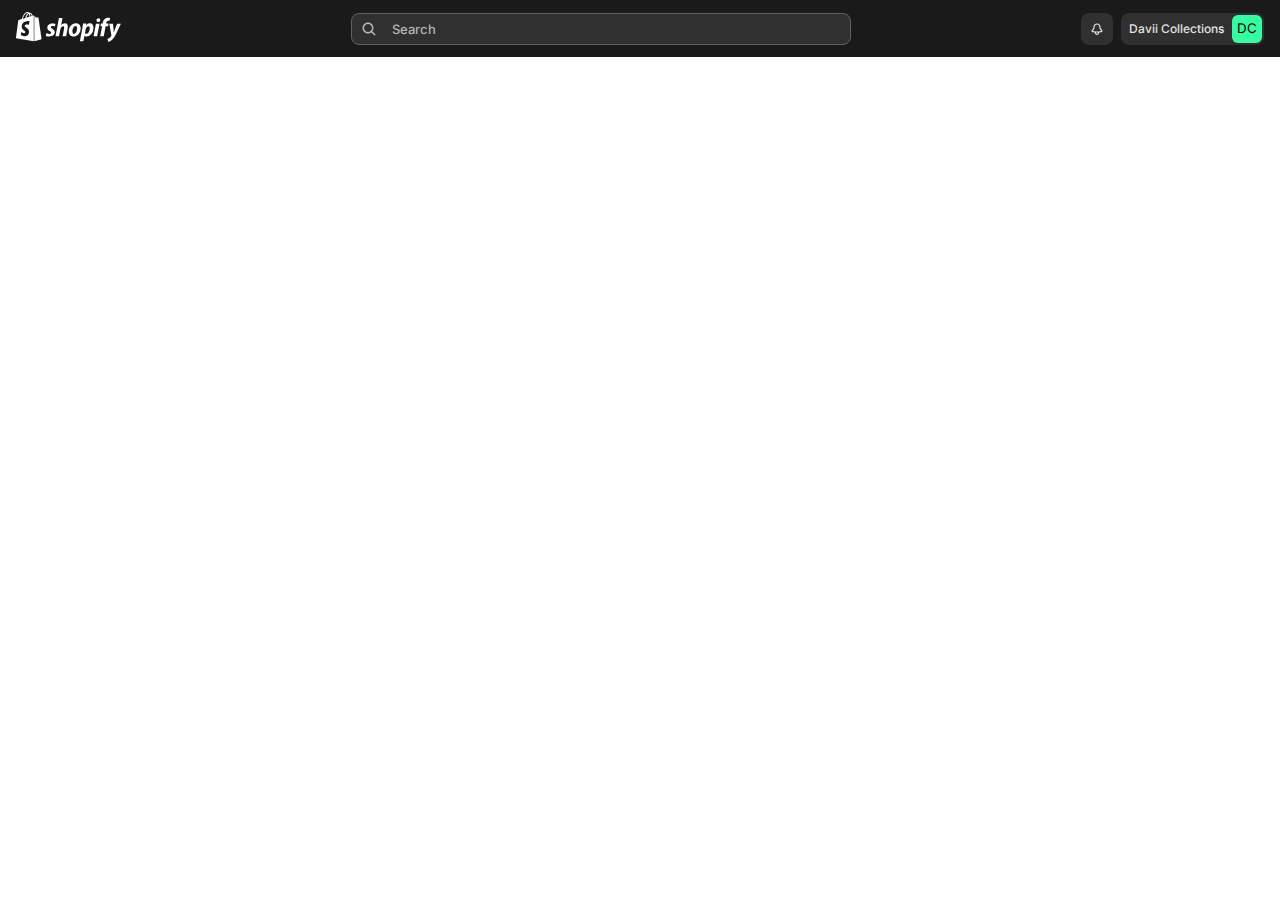
==== index.html @ fb92f30c "navbar initial commit" ====
<!DOCTYPE html>
<html lang="en">
  <head>
    <meta charset="UTF-8" />
    <meta name="viewport" content="width=device-width, initial-scale=1.0" />
    <title>Shopify Admin</title>
    <link rel="preconnect" href="https://fonts.googleapis.com" />
    <link rel="preconnect" href="https://fonts.gstatic.com" crossorigin />
    <link href="https://fonts.googleapis.com/css2?family=Inter:wght@400;500;600&display=swap" rel="stylesheet" />
    <link rel="stylesheet" href="./app.css" />
  </head>
  <body>
    <nav class="navbar">
        <button class="logo">
            <svg xmlns="http://www.w3.org/2000/svg" width="105" height="30" viewBox="0 0 105 30" fill="none">
                <path d="M36.2166 16.6517C35.3235 16.1564 34.8535 15.7555 34.8535 15.1895C34.8535 14.4584 35.4881 14.0103 36.4987 14.0103C37.6738 14.0103 38.7079 14.5056 38.7079 14.5056L39.5305 11.9821C39.5305 11.9821 38.7784 11.3925 36.5457 11.3925C33.4433 11.3925 31.2811 13.1849 31.2811 15.6847C31.2811 17.0998 32.2917 18.1846 33.6313 18.9629C34.7125 19.5761 35.0885 20.0241 35.0885 20.6609C35.0885 21.3448 34.5479 21.8873 33.5373 21.8873C32.0332 21.8873 30.623 21.109 30.623 21.109L29.7534 23.6325C29.7534 23.6325 31.0696 24.505 33.2553 24.505C36.4517 24.505 38.7314 22.9249 38.7314 20.0949C38.7784 18.5384 37.6033 17.4535 36.2166 16.6517Z" fill="white"/>
                <path d="M48.9549 11.3453C47.3803 11.3453 46.1581 12.1 45.1945 13.232L45.1475 13.2084L46.5107 6.039H42.9383L39.4834 24.2692H43.0323L44.2074 18.0431C44.6775 15.6847 45.8761 14.2461 47.0042 14.2461C47.8033 14.2461 48.1088 14.7886 48.1088 15.5668C48.1088 16.0621 48.0618 16.6517 47.9443 17.1469L46.6047 24.2928H50.1536L51.5402 16.9347C51.7047 16.1564 51.7988 15.2366 51.7988 14.5999C51.8458 12.5481 50.8116 11.3453 48.9549 11.3453Z" fill="white"/>
                <path d="M59.884 11.3453C55.6065 11.3453 52.7627 15.2131 52.7627 19.5289C52.7627 22.2882 54.4549 24.5286 57.6512 24.5286C61.8582 24.5286 64.6785 20.7552 64.6785 16.3451C64.702 13.7745 63.2214 11.3453 59.884 11.3453ZM58.1448 21.7693C56.9227 21.7693 56.4291 20.7316 56.4291 19.4345C56.4291 17.3828 57.4867 14.0575 59.4139 14.0575C60.6831 14.0575 61.0826 15.1423 61.0826 16.2036C61.0826 18.4204 60.025 21.7693 58.1448 21.7693Z" fill="white"/>
                <path d="M73.7971 11.3453C71.3998 11.3453 70.0366 13.4679 70.0366 13.4679H69.9896L70.2012 11.5576H67.0518C66.8873 12.8547 66.6053 14.8121 66.3232 16.2979L63.8555 29.3161H67.4044L68.3915 24.0334H68.462C68.462 24.0334 69.1906 24.505 70.5537 24.505C74.7372 24.505 77.4635 20.2128 77.4635 15.8734C77.4635 13.4915 76.4059 11.3453 73.7971 11.3453ZM70.4127 21.8401C69.4961 21.8401 68.9555 21.3212 68.9555 21.3212L69.5431 17.9959C69.9661 15.7791 71.1178 14.2933 72.3399 14.2933C73.421 14.2933 73.7501 15.3074 73.7501 16.2507C73.7501 18.5384 72.3869 21.8401 70.4127 21.8401Z" fill="white"/>
                <path d="M82.5403 6.22766C81.4122 6.22766 80.4956 7.12384 80.4956 8.30303C80.4956 9.36429 81.1537 10.0954 82.1643 10.0954H82.2113C83.3159 10.0954 84.2795 9.34071 84.303 8.02002C84.3265 6.95876 83.6215 6.22766 82.5403 6.22766Z" fill="white"/>
                <path d="M77.5576 24.2692H81.13L83.5508 11.6284H79.9549L77.5576 24.2692Z" fill="white"/>
                <path d="M92.5759 11.6047H90.1081L90.2257 11.0152C90.4372 9.78881 91.1423 8.70396 92.3409 8.70396C92.9755 8.70396 93.469 8.89263 93.469 8.89263L94.1741 6.10975C94.1741 6.10975 93.563 5.80316 92.2469 5.80316C90.9777 5.80316 89.7321 6.15692 88.7685 6.98235C87.5464 8.02003 86.9823 9.5058 86.7003 11.0152L86.6062 11.6047H84.9611L84.444 14.2933H86.0892L84.209 24.2692H87.7579L89.6381 14.2933H92.0824L92.5759 11.6047Z" fill="white"/>
                <path d="M101.131 11.6284C101.131 11.6284 98.8982 17.2413 97.9111 20.3072H97.8641C97.7936 19.3166 96.9945 11.6284 96.9945 11.6284H93.2576L95.3963 23.2315C95.4433 23.491 95.4198 23.656 95.3258 23.8211C94.9028 24.623 94.2212 25.4012 93.3986 25.9672C92.7405 26.4625 91.9884 26.7691 91.4009 26.9813L92.388 30.0001C93.1166 29.835 94.5972 29.2454 95.8664 28.0662C97.4881 26.5332 98.9922 24.1985 100.52 20.9911L104.868 11.6284H101.131Z" fill="white"/>
                <path d="M17.5094 3.42124C17.5094 3.42124 17.1804 3.51558 16.6398 3.68066C16.5458 3.37407 16.4048 3.02032 16.2168 2.64298C15.6057 1.46379 14.6891 0.827035 13.608 0.827035C13.5375 0.827035 13.467 0.827035 13.373 0.850619C13.3495 0.803451 13.3025 0.779868 13.279 0.7327C12.8089 0.213859 12.1978 -0.0219779 11.4693 0.00160577C10.0591 0.0487732 8.64896 1.06287 7.52083 2.87882C6.72174 4.15234 6.11068 5.75603 5.94616 7.00596C4.32448 7.50122 3.19635 7.85498 3.17285 7.87856C2.35026 8.13798 2.32676 8.16156 2.23275 8.93983C2.16224 9.52942 0 26.1323 0 26.1323L17.768 29.2218V3.39766C17.6269 3.39766 17.5564 3.42124 17.5094 3.42124ZM13.3965 4.69476C12.4564 4.97776 11.4223 5.30794 10.4116 5.61452C10.6937 4.50609 11.2577 3.39766 11.9158 2.66656C12.1743 2.40714 12.5269 2.10055 12.9264 1.91188C13.326 2.7609 13.42 3.9165 13.3965 4.69476ZM11.4693 0.968537C11.7983 0.968537 12.0803 1.03929 12.3154 1.18079C11.9393 1.36946 11.5633 1.67605 11.2107 2.0298C10.3176 2.99673 9.63606 4.50609 9.35403 5.9447C8.50794 6.20412 7.66185 6.46354 6.88626 6.69937C7.40332 4.43534 9.30703 1.0157 11.4693 0.968537ZM8.74297 13.9396C8.83698 15.4489 12.8089 15.7791 13.0439 19.3402C13.2085 22.1467 11.5633 24.057 9.18952 24.1985C6.3222 24.3871 4.74752 22.6891 4.74752 22.6891L5.35859 20.0949C5.35859 20.0949 6.93327 21.2977 8.20241 21.2033C9.025 21.1562 9.33053 20.4722 9.30703 20.0006C9.18952 18.0195 5.94616 18.1375 5.73463 14.8829C5.54661 12.1472 7.33281 9.38791 11.2812 9.12849C12.8089 9.03416 13.5845 9.4115 13.5845 9.4115L12.6914 12.8075C12.6914 12.8075 11.6808 12.3359 10.4822 12.4302C8.74297 12.5481 8.71946 13.6566 8.74297 13.9396ZM14.3366 4.41176C14.3366 3.70425 14.2426 2.69015 13.9135 1.84113C14.9947 2.05339 15.5117 3.25616 15.7467 3.98725C15.3237 4.10517 14.8536 4.24667 14.3366 4.41176Z" fill="white"/>
                <path d="M18.3081 29.1747L25.6879 27.3352C25.6879 27.3352 22.5151 5.80326 22.4916 5.66176C22.4681 5.52025 22.3506 5.42592 22.233 5.42592C22.1155 5.42592 20.0473 5.37875 20.0473 5.37875C20.0473 5.37875 18.7782 4.1524 18.3081 3.68073V29.1747Z" fill="white"/>
            </svg>
        </button>
        <button class="logom">
            <svg xmlns="http://www.w3.org/2000/svg" width="32" height="32" viewBox="0 0 32 32" fill="none">
                <path d="M21.2105 3.80404C21.2105 3.80404 20.8505 3.90685 20.259 4.08677C20.1561 3.75263 20.0018 3.36709 19.7961 2.95584C19.1274 1.6707 18.1245 0.976727 16.9415 0.976727C16.8644 0.976727 16.7872 0.976727 16.6843 1.00243C16.6586 0.951024 16.6072 0.925321 16.5815 0.873916C16.0671 0.308454 15.3985 0.0514257 14.6013 0.0771285C13.0583 0.128534 11.5152 1.23375 10.2808 3.21287C9.40646 4.60082 8.73782 6.34861 8.55781 7.71086C6.78334 8.25062 5.54893 8.63616 5.52321 8.66187C4.62312 8.9446 4.59741 8.9703 4.49454 9.81849C4.34024 10.4611 2 28.5815 2 28.5815L21.442 31.9486V3.75263C21.3391 3.77833 21.2619 3.77833 21.2105 3.80404ZM16.7101 5.19199C15.6814 5.50042 14.5498 5.86026 13.444 6.1944C13.7526 4.98637 14.3698 3.77833 15.0899 2.98155C15.3728 2.69882 15.7585 2.36468 16.1957 2.15906C16.6329 3.08436 16.7358 4.34379 16.7101 5.19199ZM14.627 1.10524C14.987 1.10524 15.2956 1.18235 15.5528 1.33657C15.1413 1.54219 14.7299 1.87633 14.3441 2.26187C13.3669 3.31568 12.6211 4.96066 12.3125 6.52853C11.3867 6.81126 10.4609 7.094 9.6122 7.35102C10.1523 4.90926 12.2353 1.18235 14.627 1.10524ZM11.6181 15.2418C11.721 16.8868 16.0671 17.2466 16.3243 21.1277C16.5043 24.1864 14.7041 26.2683 12.1067 26.4225C8.96928 26.6281 7.24625 24.7775 7.24625 24.7775L7.91488 21.9502C7.91488 21.9502 9.63792 23.2611 11.0266 23.1583C11.9267 23.1068 12.261 22.3615 12.2353 21.8474C12.1067 19.6884 8.55781 19.8169 8.32635 16.2699C8.12062 13.3141 10.0751 10.3068 14.3955 10.0241C16.0671 9.9213 16.9158 10.3326 16.9158 10.3326L15.9386 14.0338C15.9386 14.0338 14.8327 13.5197 13.5212 13.6225C11.6181 13.751 11.5924 14.9591 11.6181 15.2418ZM17.7387 4.88355C17.7387 4.11247 17.6359 3.00725 17.2758 2.08195C18.4588 2.31327 19.0246 3.62412 19.2817 4.4209C18.8188 4.54942 18.3045 4.70363 17.7387 4.88355Z" fill="white"/>
                <path d="M22.085 31.8458L30.1601 29.841C30.1601 29.841 26.6883 6.37429 26.6626 6.22007C26.6369 6.06585 26.5083 5.96304 26.3797 5.96304C26.2511 5.96304 23.988 5.91164 23.988 5.91164C23.988 5.91164 22.5993 4.57509 22.085 4.06104V31.8458Z" fill="white"/>
              </svg>
        </button>
        <div class="searchdiv">
            <input type="text" placeholder="Search" class="searchbar">
            <button class="searchicon">
                <svg xmlns="http://www.w3.org/2000/svg" width="20" height="20" viewBox="0 0 20 20" fill="none">
                    <path fill-rule="evenodd" clip-rule="evenodd" d="M12.3226 13.3833C11.3996 14.0841 10.2484 14.5 9 14.5C5.96243 14.5 3.5 12.0376 3.5 9C3.5 5.96243 5.96243 3.5 9 3.5C12.0376 3.5 14.5 5.96243 14.5 9C14.5 10.2484 14.0841 11.3996 13.3833 12.3226L16.2803 15.2197C16.5732 15.5126 16.5732 15.9874 16.2803 16.2803C15.9874 16.5732 15.5126 16.5732 15.2197 16.2803L12.3226 13.3833ZM13 9C13 11.2091 11.2091 13 9 13C6.79086 13 5 11.2091 5 9C5 6.79086 6.79086 5 9 5C11.2091 5 13 6.79086 13 9Z" fill="#B5B5B5"/>
                  </svg>               
            </button>
        </div>
        <div class="dcdiv">
            <button class="bell">
                <svg xmlns="http://www.w3.org/2000/svg" width="20" height="20" viewBox="0 0 20 20" fill="none">
                    <path fill-rule="evenodd" clip-rule="evenodd" d="M7.25203 14.4239L4.8061 14.1427C2.95144 13.9295 2.42542 11.4844 4.02838 10.5274L4.0933 10.4886C4.966 9.96761 5.50045 9.02609 5.50045 8.00969V7.5C5.50045 5.01472 7.51517 3 10.0005 3C12.4857 3 14.5005 5.01472 14.5005 7.5V8.00969C14.5005 9.02609 15.0349 9.96761 15.9076 10.4886L15.9725 10.5274C17.5755 11.4844 17.0495 13.9295 15.1948 14.1427L12.652 14.435V14.8C12.652 16.2912 11.4432 17.5 9.95203 17.5C8.46086 17.5 7.25203 16.2912 7.25203 14.8V14.4239ZM11.152 14.5H8.75203V14.8C8.75203 15.4627 9.28929 16 9.95203 16C10.6148 16 11.152 15.4627 11.152 14.8V14.5ZM8.00045 13H12.0005L15.0235 12.6525C15.453 12.6032 15.5748 12.0369 15.2036 11.8153L15.1387 11.7766C15.0591 11.7291 14.9815 11.6793 14.9057 11.6273C14.7506 11.521 14.6036 11.4055 14.4651 11.2818C14.4405 11.2598 14.4162 11.2377 14.3922 11.2152C13.5144 10.395 13.0005 9.23833 13.0005 8.00969V7.5C13.0005 5.84315 11.6573 4.5 10.0005 4.5C8.3436 4.5 7.00045 5.84315 7.00045 7.5V8.00969C7.00045 9.23833 6.48651 10.395 5.60871 11.2152C5.58469 11.2377 5.56039 11.2598 5.53583 11.2818C5.39734 11.4055 5.25029 11.521 5.09523 11.6273C5.01945 11.6793 4.94176 11.7291 4.86222 11.7766L4.79729 11.8153C4.4261 12.0369 4.5479 12.6032 4.97739 12.6525L8.00045 13Z" fill="#E3E3E3"/>
                </svg>
            </button>
            <button class="dcbutton">
                <p>Davii Collections</p>
                <div>DC</div>
            </button>
        </div>
    </nav>
  <script src="./app.js"></script>
  </body>
</html>
---- app.css ----
* {
    margin: 0;
    padding: 0;
    box-sizing: border-box;
}

body {
    font-family: 'Inter', sans-serif;
}

.navbar {
    background:#1A1A1A;
    display: flex;
    padding: 0.75rem 1rem;
    justify-content: space-between;
    align-items: center;
    gap: 0.5rem;
}

.logo {
    background-color: #1A1A1A;
    border: none;
}

.logom {
    background-color: #1A1A1A;
    border: none;
    display: none;
}

.searchdiv {
    width: 40%;
    position: relative;
}

.searchicon {
    border: none;
    background: transparent;
    width: 1.25rem;
    height: 1.25rem;
    position: absolute;
    top: 0.4rem;
    left: 0.5rem;
}

input.searchbar {
    width: 100%;
    height: 2rem;
    padding: 0.5rem 0.5rem 0.5rem 40px;
    border-radius: 0.5rem;
    border-radius: 0.5rem;
    border: 1px solid #616161;
    background: #303030;
    color: #B5B5B5;
    font-family: 'Inter', sans-serif;
    font-size: 0.8125rem;
    font-weight: 500;
    line-height: 140%;
}

input.searchbar:hover {
    border: 1px solid #E1E1E1;
    background: #303030;
}

input.searchbar:focus {
    border: 2px solid var(--White, #FFF);
    background: var(--grey-g-200, #303030);
}

input.searchbar::placeholder {
    color: #B5B5B5;
    font-family: 'Inter', sans-serif;
    font-size: 0.8125rem;
    font-weight: 500;
    line-height: 140%;
}

.dcdiv {
    display: flex;
    gap: 0.5rem;
    justify-content: center;
    align-items: center;
    border-radius: 0.5rem;
}

.dcdiv .bell:hover{
    background: #616161;
}

.dcdiv .bell:focus {
    background: #656266;
    box-shadow: 0px 0px 0px 3px #005BD3, 0px 0px 0px 1px #000;
}

.dcdiv .bell {
    display: flex;
    width: 2rem;
    height: 2rem;
    padding: 0.5rem;
    justify-content: center;
    align-items: center;
    gap: 0.5rem;
    border-radius: 0.5rem;
    background: #303030;
    border: none;
}
.dcbutton {
    display: flex;
    padding: 0.125rem 0.125rem 0.125rem 0.5rem;
    align-items: center;
    gap: 0.5rem;
    border-radius: 0.5rem;
    background: #303030;
    border: none;
}

.dcdiv .dcbutton:hover{
    background: #616161;
}

.dcdiv .dcbutton:focus {
    background: #656266;
    box-shadow: 0px 0px 0px 3px #005BD3, 0px 0px 0px 1px #000;
}

.dcbutton p {
    color: #E3E3E3;
    font-size: 0.75rem;
    font-weight: 500;
    line-height: 130%;
    font-family: 'Inter', sans-serif;
}

.dcbutton div {
    display: flex;
    height: 1.75rem;
    padding: 0.5625rem 0.3125rem 0.625rem 0.3125rem;
    justify-content: center;
    align-items: center;
    border: none;
    border-radius: 0.375rem;
    background: #36FBA1;
    font-family: 'Inter', sans-serif;
}



/* MObile view */
@media screen and (max-width: 520px) {
    .logo {
        display: none;
    }

    .logom {
        display: block;
    }

    .dcbutton p {
        display: none;
    }

    .dcbutton {
        background: transparent;
        padding: 0;
    }

    .searchdiv {
        width: 60%;
    }
}
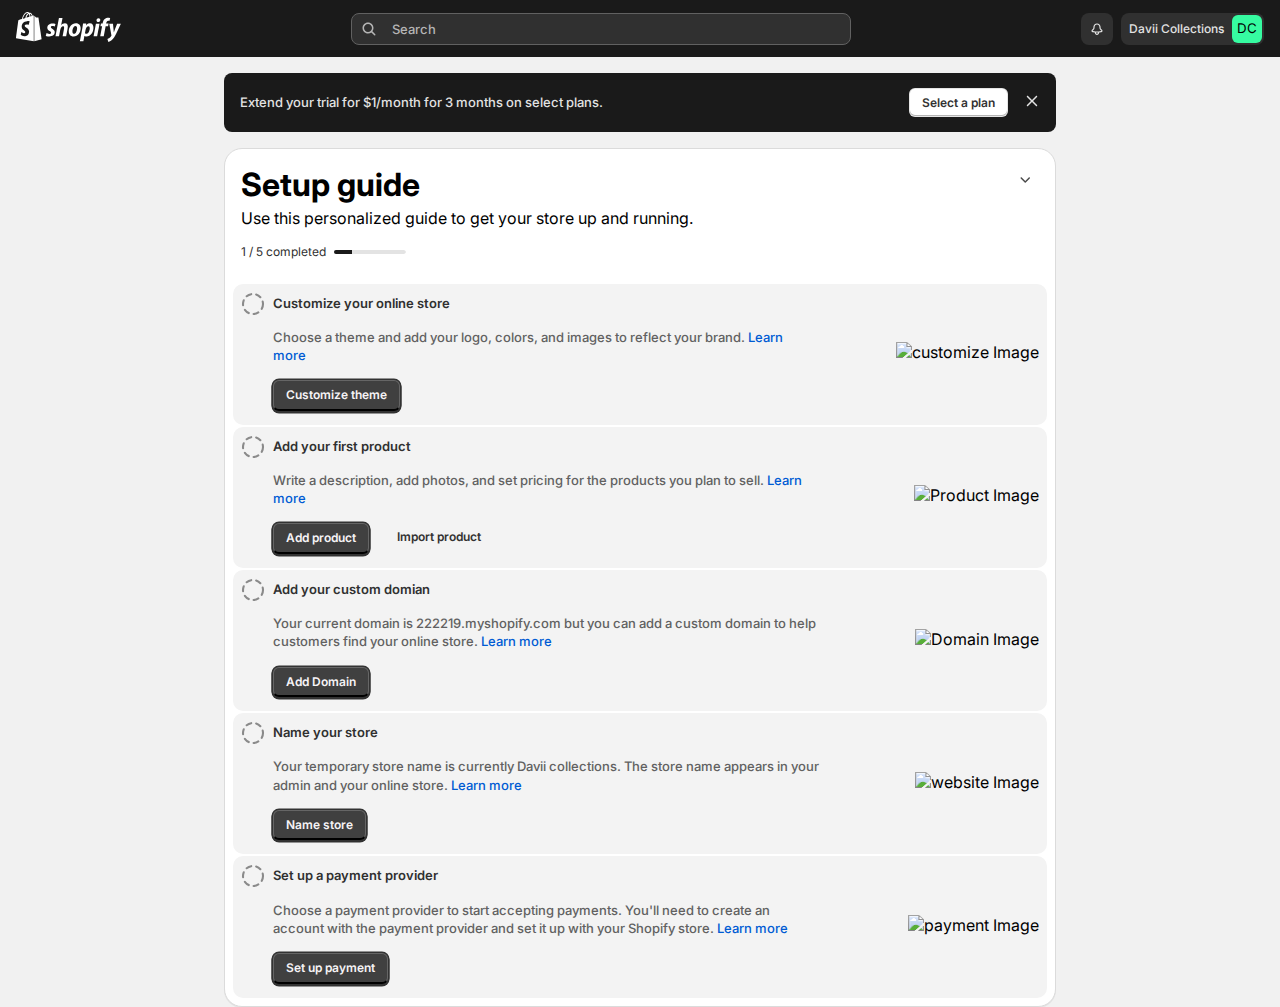
==== commit 6347326d: "second commit" ====
--- a/index.html
+++ b/index.html
@@ -10,47 +10,236 @@
     <link rel="stylesheet" href="./app.css" />
   </head>
   <body>
-    <nav class="navbar">
-        <button class="logo">
-            <svg xmlns="http://www.w3.org/2000/svg" width="105" height="30" viewBox="0 0 105 30" fill="none">
-                <path d="M36.2166 16.6517C35.3235 16.1564 34.8535 15.7555 34.8535 15.1895C34.8535 14.4584 35.4881 14.0103 36.4987 14.0103C37.6738 14.0103 38.7079 14.5056 38.7079 14.5056L39.5305 11.9821C39.5305 11.9821 38.7784 11.3925 36.5457 11.3925C33.4433 11.3925 31.2811 13.1849 31.2811 15.6847C31.2811 17.0998 32.2917 18.1846 33.6313 18.9629C34.7125 19.5761 35.0885 20.0241 35.0885 20.6609C35.0885 21.3448 34.5479 21.8873 33.5373 21.8873C32.0332 21.8873 30.623 21.109 30.623 21.109L29.7534 23.6325C29.7534 23.6325 31.0696 24.505 33.2553 24.505C36.4517 24.505 38.7314 22.9249 38.7314 20.0949C38.7784 18.5384 37.6033 17.4535 36.2166 16.6517Z" fill="white"/>
-                <path d="M48.9549 11.3453C47.3803 11.3453 46.1581 12.1 45.1945 13.232L45.1475 13.2084L46.5107 6.039H42.9383L39.4834 24.2692H43.0323L44.2074 18.0431C44.6775 15.6847 45.8761 14.2461 47.0042 14.2461C47.8033 14.2461 48.1088 14.7886 48.1088 15.5668C48.1088 16.0621 48.0618 16.6517 47.9443 17.1469L46.6047 24.2928H50.1536L51.5402 16.9347C51.7047 16.1564 51.7988 15.2366 51.7988 14.5999C51.8458 12.5481 50.8116 11.3453 48.9549 11.3453Z" fill="white"/>
-                <path d="M59.884 11.3453C55.6065 11.3453 52.7627 15.2131 52.7627 19.5289C52.7627 22.2882 54.4549 24.5286 57.6512 24.5286C61.8582 24.5286 64.6785 20.7552 64.6785 16.3451C64.702 13.7745 63.2214 11.3453 59.884 11.3453ZM58.1448 21.7693C56.9227 21.7693 56.4291 20.7316 56.4291 19.4345C56.4291 17.3828 57.4867 14.0575 59.4139 14.0575C60.6831 14.0575 61.0826 15.1423 61.0826 16.2036C61.0826 18.4204 60.025 21.7693 58.1448 21.7693Z" fill="white"/>
-                <path d="M73.7971 11.3453C71.3998 11.3453 70.0366 13.4679 70.0366 13.4679H69.9896L70.2012 11.5576H67.0518C66.8873 12.8547 66.6053 14.8121 66.3232 16.2979L63.8555 29.3161H67.4044L68.3915 24.0334H68.462C68.462 24.0334 69.1906 24.505 70.5537 24.505C74.7372 24.505 77.4635 20.2128 77.4635 15.8734C77.4635 13.4915 76.4059 11.3453 73.7971 11.3453ZM70.4127 21.8401C69.4961 21.8401 68.9555 21.3212 68.9555 21.3212L69.5431 17.9959C69.9661 15.7791 71.1178 14.2933 72.3399 14.2933C73.421 14.2933 73.7501 15.3074 73.7501 16.2507C73.7501 18.5384 72.3869 21.8401 70.4127 21.8401Z" fill="white"/>
-                <path d="M82.5403 6.22766C81.4122 6.22766 80.4956 7.12384 80.4956 8.30303C80.4956 9.36429 81.1537 10.0954 82.1643 10.0954H82.2113C83.3159 10.0954 84.2795 9.34071 84.303 8.02002C84.3265 6.95876 83.6215 6.22766 82.5403 6.22766Z" fill="white"/>
-                <path d="M77.5576 24.2692H81.13L83.5508 11.6284H79.9549L77.5576 24.2692Z" fill="white"/>
-                <path d="M92.5759 11.6047H90.1081L90.2257 11.0152C90.4372 9.78881 91.1423 8.70396 92.3409 8.70396C92.9755 8.70396 93.469 8.89263 93.469 8.89263L94.1741 6.10975C94.1741 6.10975 93.563 5.80316 92.2469 5.80316C90.9777 5.80316 89.7321 6.15692 88.7685 6.98235C87.5464 8.02003 86.9823 9.5058 86.7003 11.0152L86.6062 11.6047H84.9611L84.444 14.2933H86.0892L84.209 24.2692H87.7579L89.6381 14.2933H92.0824L92.5759 11.6047Z" fill="white"/>
-                <path d="M101.131 11.6284C101.131 11.6284 98.8982 17.2413 97.9111 20.3072H97.8641C97.7936 19.3166 96.9945 11.6284 96.9945 11.6284H93.2576L95.3963 23.2315C95.4433 23.491 95.4198 23.656 95.3258 23.8211C94.9028 24.623 94.2212 25.4012 93.3986 25.9672C92.7405 26.4625 91.9884 26.7691 91.4009 26.9813L92.388 30.0001C93.1166 29.835 94.5972 29.2454 95.8664 28.0662C97.4881 26.5332 98.9922 24.1985 100.52 20.9911L104.868 11.6284H101.131Z" fill="white"/>
-                <path d="M17.5094 3.42124C17.5094 3.42124 17.1804 3.51558 16.6398 3.68066C16.5458 3.37407 16.4048 3.02032 16.2168 2.64298C15.6057 1.46379 14.6891 0.827035 13.608 0.827035C13.5375 0.827035 13.467 0.827035 13.373 0.850619C13.3495 0.803451 13.3025 0.779868 13.279 0.7327C12.8089 0.213859 12.1978 -0.0219779 11.4693 0.00160577C10.0591 0.0487732 8.64896 1.06287 7.52083 2.87882C6.72174 4.15234 6.11068 5.75603 5.94616 7.00596C4.32448 7.50122 3.19635 7.85498 3.17285 7.87856C2.35026 8.13798 2.32676 8.16156 2.23275 8.93983C2.16224 9.52942 0 26.1323 0 26.1323L17.768 29.2218V3.39766C17.6269 3.39766 17.5564 3.42124 17.5094 3.42124ZM13.3965 4.69476C12.4564 4.97776 11.4223 5.30794 10.4116 5.61452C10.6937 4.50609 11.2577 3.39766 11.9158 2.66656C12.1743 2.40714 12.5269 2.10055 12.9264 1.91188C13.326 2.7609 13.42 3.9165 13.3965 4.69476ZM11.4693 0.968537C11.7983 0.968537 12.0803 1.03929 12.3154 1.18079C11.9393 1.36946 11.5633 1.67605 11.2107 2.0298C10.3176 2.99673 9.63606 4.50609 9.35403 5.9447C8.50794 6.20412 7.66185 6.46354 6.88626 6.69937C7.40332 4.43534 9.30703 1.0157 11.4693 0.968537ZM8.74297 13.9396C8.83698 15.4489 12.8089 15.7791 13.0439 19.3402C13.2085 22.1467 11.5633 24.057 9.18952 24.1985C6.3222 24.3871 4.74752 22.6891 4.74752 22.6891L5.35859 20.0949C5.35859 20.0949 6.93327 21.2977 8.20241 21.2033C9.025 21.1562 9.33053 20.4722 9.30703 20.0006C9.18952 18.0195 5.94616 18.1375 5.73463 14.8829C5.54661 12.1472 7.33281 9.38791 11.2812 9.12849C12.8089 9.03416 13.5845 9.4115 13.5845 9.4115L12.6914 12.8075C12.6914 12.8075 11.6808 12.3359 10.4822 12.4302C8.74297 12.5481 8.71946 13.6566 8.74297 13.9396ZM14.3366 4.41176C14.3366 3.70425 14.2426 2.69015 13.9135 1.84113C14.9947 2.05339 15.5117 3.25616 15.7467 3.98725C15.3237 4.10517 14.8536 4.24667 14.3366 4.41176Z" fill="white"/>
-                <path d="M18.3081 29.1747L25.6879 27.3352C25.6879 27.3352 22.5151 5.80326 22.4916 5.66176C22.4681 5.52025 22.3506 5.42592 22.233 5.42592C22.1155 5.42592 20.0473 5.37875 20.0473 5.37875C20.0473 5.37875 18.7782 4.1524 18.3081 3.68073V29.1747Z" fill="white"/>
-            </svg>
-        </button>
-        <button class="logom">
-            <svg xmlns="http://www.w3.org/2000/svg" width="32" height="32" viewBox="0 0 32 32" fill="none">
-                <path d="M21.2105 3.80404C21.2105 3.80404 20.8505 3.90685 20.259 4.08677C20.1561 3.75263 20.0018 3.36709 19.7961 2.95584C19.1274 1.6707 18.1245 0.976727 16.9415 0.976727C16.8644 0.976727 16.7872 0.976727 16.6843 1.00243C16.6586 0.951024 16.6072 0.925321 16.5815 0.873916C16.0671 0.308454 15.3985 0.0514257 14.6013 0.0771285C13.0583 0.128534 11.5152 1.23375 10.2808 3.21287C9.40646 4.60082 8.73782 6.34861 8.55781 7.71086C6.78334 8.25062 5.54893 8.63616 5.52321 8.66187C4.62312 8.9446 4.59741 8.9703 4.49454 9.81849C4.34024 10.4611 2 28.5815 2 28.5815L21.442 31.9486V3.75263C21.3391 3.77833 21.2619 3.77833 21.2105 3.80404ZM16.7101 5.19199C15.6814 5.50042 14.5498 5.86026 13.444 6.1944C13.7526 4.98637 14.3698 3.77833 15.0899 2.98155C15.3728 2.69882 15.7585 2.36468 16.1957 2.15906C16.6329 3.08436 16.7358 4.34379 16.7101 5.19199ZM14.627 1.10524C14.987 1.10524 15.2956 1.18235 15.5528 1.33657C15.1413 1.54219 14.7299 1.87633 14.3441 2.26187C13.3669 3.31568 12.6211 4.96066 12.3125 6.52853C11.3867 6.81126 10.4609 7.094 9.6122 7.35102C10.1523 4.90926 12.2353 1.18235 14.627 1.10524ZM11.6181 15.2418C11.721 16.8868 16.0671 17.2466 16.3243 21.1277C16.5043 24.1864 14.7041 26.2683 12.1067 26.4225C8.96928 26.6281 7.24625 24.7775 7.24625 24.7775L7.91488 21.9502C7.91488 21.9502 9.63792 23.2611 11.0266 23.1583C11.9267 23.1068 12.261 22.3615 12.2353 21.8474C12.1067 19.6884 8.55781 19.8169 8.32635 16.2699C8.12062 13.3141 10.0751 10.3068 14.3955 10.0241C16.0671 9.9213 16.9158 10.3326 16.9158 10.3326L15.9386 14.0338C15.9386 14.0338 14.8327 13.5197 13.5212 13.6225C11.6181 13.751 11.5924 14.9591 11.6181 15.2418ZM17.7387 4.88355C17.7387 4.11247 17.6359 3.00725 17.2758 2.08195C18.4588 2.31327 19.0246 3.62412 19.2817 4.4209C18.8188 4.54942 18.3045 4.70363 17.7387 4.88355Z" fill="white"/>
-                <path d="M22.085 31.8458L30.1601 29.841C30.1601 29.841 26.6883 6.37429 26.6626 6.22007C26.6369 6.06585 26.5083 5.96304 26.3797 5.96304C26.2511 5.96304 23.988 5.91164 23.988 5.91164C23.988 5.91164 22.5993 4.57509 22.085 4.06104V31.8458Z" fill="white"/>
-              </svg>
-        </button>
-        <div class="searchdiv">
-            <input type="text" placeholder="Search" class="searchbar">
-            <button class="searchicon">
-                <svg xmlns="http://www.w3.org/2000/svg" width="20" height="20" viewBox="0 0 20 20" fill="none">
-                    <path fill-rule="evenodd" clip-rule="evenodd" d="M12.3226 13.3833C11.3996 14.0841 10.2484 14.5 9 14.5C5.96243 14.5 3.5 12.0376 3.5 9C3.5 5.96243 5.96243 3.5 9 3.5C12.0376 3.5 14.5 5.96243 14.5 9C14.5 10.2484 14.0841 11.3996 13.3833 12.3226L16.2803 15.2197C16.5732 15.5126 16.5732 15.9874 16.2803 16.2803C15.9874 16.5732 15.5126 16.5732 15.2197 16.2803L12.3226 13.3833ZM13 9C13 11.2091 11.2091 13 9 13C6.79086 13 5 11.2091 5 9C5 6.79086 6.79086 5 9 5C11.2091 5 13 6.79086 13 9Z" fill="#B5B5B5"/>
-                  </svg>               
-            </button>
-        </div>
-        <div class="dcdiv">
-            <button class="bell">
-                <svg xmlns="http://www.w3.org/2000/svg" width="20" height="20" viewBox="0 0 20 20" fill="none">
-                    <path fill-rule="evenodd" clip-rule="evenodd" d="M7.25203 14.4239L4.8061 14.1427C2.95144 13.9295 2.42542 11.4844 4.02838 10.5274L4.0933 10.4886C4.966 9.96761 5.50045 9.02609 5.50045 8.00969V7.5C5.50045 5.01472 7.51517 3 10.0005 3C12.4857 3 14.5005 5.01472 14.5005 7.5V8.00969C14.5005 9.02609 15.0349 9.96761 15.9076 10.4886L15.9725 10.5274C17.5755 11.4844 17.0495 13.9295 15.1948 14.1427L12.652 14.435V14.8C12.652 16.2912 11.4432 17.5 9.95203 17.5C8.46086 17.5 7.25203 16.2912 7.25203 14.8V14.4239ZM11.152 14.5H8.75203V14.8C8.75203 15.4627 9.28929 16 9.95203 16C10.6148 16 11.152 15.4627 11.152 14.8V14.5ZM8.00045 13H12.0005L15.0235 12.6525C15.453 12.6032 15.5748 12.0369 15.2036 11.8153L15.1387 11.7766C15.0591 11.7291 14.9815 11.6793 14.9057 11.6273C14.7506 11.521 14.6036 11.4055 14.4651 11.2818C14.4405 11.2598 14.4162 11.2377 14.3922 11.2152C13.5144 10.395 13.0005 9.23833 13.0005 8.00969V7.5C13.0005 5.84315 11.6573 4.5 10.0005 4.5C8.3436 4.5 7.00045 5.84315 7.00045 7.5V8.00969C7.00045 9.23833 6.48651 10.395 5.60871 11.2152C5.58469 11.2377 5.56039 11.2598 5.53583 11.2818C5.39734 11.4055 5.25029 11.521 5.09523 11.6273C5.01945 11.6793 4.94176 11.7291 4.86222 11.7766L4.79729 11.8153C4.4261 12.0369 4.5479 12.6032 4.97739 12.6525L8.00045 13Z" fill="#E3E3E3"/>
+    <header>
+        <nav class="navbar">
+            <button class="logo">
+                <svg xmlns="http://www.w3.org/2000/svg" width="105" height="30" viewBox="0 0 105 30" fill="none">
+                    <path d="M36.2166 16.6517C35.3235 16.1564 34.8535 15.7555 34.8535 15.1895C34.8535 14.4584 35.4881 14.0103 36.4987 14.0103C37.6738 14.0103 38.7079 14.5056 38.7079 14.5056L39.5305 11.9821C39.5305 11.9821 38.7784 11.3925 36.5457 11.3925C33.4433 11.3925 31.2811 13.1849 31.2811 15.6847C31.2811 17.0998 32.2917 18.1846 33.6313 18.9629C34.7125 19.5761 35.0885 20.0241 35.0885 20.6609C35.0885 21.3448 34.5479 21.8873 33.5373 21.8873C32.0332 21.8873 30.623 21.109 30.623 21.109L29.7534 23.6325C29.7534 23.6325 31.0696 24.505 33.2553 24.505C36.4517 24.505 38.7314 22.9249 38.7314 20.0949C38.7784 18.5384 37.6033 17.4535 36.2166 16.6517Z" fill="white"/>
+                    <path d="M48.9549 11.3453C47.3803 11.3453 46.1581 12.1 45.1945 13.232L45.1475 13.2084L46.5107 6.039H42.9383L39.4834 24.2692H43.0323L44.2074 18.0431C44.6775 15.6847 45.8761 14.2461 47.0042 14.2461C47.8033 14.2461 48.1088 14.7886 48.1088 15.5668C48.1088 16.0621 48.0618 16.6517 47.9443 17.1469L46.6047 24.2928H50.1536L51.5402 16.9347C51.7047 16.1564 51.7988 15.2366 51.7988 14.5999C51.8458 12.5481 50.8116 11.3453 48.9549 11.3453Z" fill="white"/>
+                    <path d="M59.884 11.3453C55.6065 11.3453 52.7627 15.2131 52.7627 19.5289C52.7627 22.2882 54.4549 24.5286 57.6512 24.5286C61.8582 24.5286 64.6785 20.7552 64.6785 16.3451C64.702 13.7745 63.2214 11.3453 59.884 11.3453ZM58.1448 21.7693C56.9227 21.7693 56.4291 20.7316 56.4291 19.4345C56.4291 17.3828 57.4867 14.0575 59.4139 14.0575C60.6831 14.0575 61.0826 15.1423 61.0826 16.2036C61.0826 18.4204 60.025 21.7693 58.1448 21.7693Z" fill="white"/>
+                    <path d="M73.7971 11.3453C71.3998 11.3453 70.0366 13.4679 70.0366 13.4679H69.9896L70.2012 11.5576H67.0518C66.8873 12.8547 66.6053 14.8121 66.3232 16.2979L63.8555 29.3161H67.4044L68.3915 24.0334H68.462C68.462 24.0334 69.1906 24.505 70.5537 24.505C74.7372 24.505 77.4635 20.2128 77.4635 15.8734C77.4635 13.4915 76.4059 11.3453 73.7971 11.3453ZM70.4127 21.8401C69.4961 21.8401 68.9555 21.3212 68.9555 21.3212L69.5431 17.9959C69.9661 15.7791 71.1178 14.2933 72.3399 14.2933C73.421 14.2933 73.7501 15.3074 73.7501 16.2507C73.7501 18.5384 72.3869 21.8401 70.4127 21.8401Z" fill="white"/>
+                    <path d="M82.5403 6.22766C81.4122 6.22766 80.4956 7.12384 80.4956 8.30303C80.4956 9.36429 81.1537 10.0954 82.1643 10.0954H82.2113C83.3159 10.0954 84.2795 9.34071 84.303 8.02002C84.3265 6.95876 83.6215 6.22766 82.5403 6.22766Z" fill="white"/>
+                    <path d="M77.5576 24.2692H81.13L83.5508 11.6284H79.9549L77.5576 24.2692Z" fill="white"/>
+                    <path d="M92.5759 11.6047H90.1081L90.2257 11.0152C90.4372 9.78881 91.1423 8.70396 92.3409 8.70396C92.9755 8.70396 93.469 8.89263 93.469 8.89263L94.1741 6.10975C94.1741 6.10975 93.563 5.80316 92.2469 5.80316C90.9777 5.80316 89.7321 6.15692 88.7685 6.98235C87.5464 8.02003 86.9823 9.5058 86.7003 11.0152L86.6062 11.6047H84.9611L84.444 14.2933H86.0892L84.209 24.2692H87.7579L89.6381 14.2933H92.0824L92.5759 11.6047Z" fill="white"/>
+                    <path d="M101.131 11.6284C101.131 11.6284 98.8982 17.2413 97.9111 20.3072H97.8641C97.7936 19.3166 96.9945 11.6284 96.9945 11.6284H93.2576L95.3963 23.2315C95.4433 23.491 95.4198 23.656 95.3258 23.8211C94.9028 24.623 94.2212 25.4012 93.3986 25.9672C92.7405 26.4625 91.9884 26.7691 91.4009 26.9813L92.388 30.0001C93.1166 29.835 94.5972 29.2454 95.8664 28.0662C97.4881 26.5332 98.9922 24.1985 100.52 20.9911L104.868 11.6284H101.131Z" fill="white"/>
+                    <path d="M17.5094 3.42124C17.5094 3.42124 17.1804 3.51558 16.6398 3.68066C16.5458 3.37407 16.4048 3.02032 16.2168 2.64298C15.6057 1.46379 14.6891 0.827035 13.608 0.827035C13.5375 0.827035 13.467 0.827035 13.373 0.850619C13.3495 0.803451 13.3025 0.779868 13.279 0.7327C12.8089 0.213859 12.1978 -0.0219779 11.4693 0.00160577C10.0591 0.0487732 8.64896 1.06287 7.52083 2.87882C6.72174 4.15234 6.11068 5.75603 5.94616 7.00596C4.32448 7.50122 3.19635 7.85498 3.17285 7.87856C2.35026 8.13798 2.32676 8.16156 2.23275 8.93983C2.16224 9.52942 0 26.1323 0 26.1323L17.768 29.2218V3.39766C17.6269 3.39766 17.5564 3.42124 17.5094 3.42124ZM13.3965 4.69476C12.4564 4.97776 11.4223 5.30794 10.4116 5.61452C10.6937 4.50609 11.2577 3.39766 11.9158 2.66656C12.1743 2.40714 12.5269 2.10055 12.9264 1.91188C13.326 2.7609 13.42 3.9165 13.3965 4.69476ZM11.4693 0.968537C11.7983 0.968537 12.0803 1.03929 12.3154 1.18079C11.9393 1.36946 11.5633 1.67605 11.2107 2.0298C10.3176 2.99673 9.63606 4.50609 9.35403 5.9447C8.50794 6.20412 7.66185 6.46354 6.88626 6.69937C7.40332 4.43534 9.30703 1.0157 11.4693 0.968537ZM8.74297 13.9396C8.83698 15.4489 12.8089 15.7791 13.0439 19.3402C13.2085 22.1467 11.5633 24.057 9.18952 24.1985C6.3222 24.3871 4.74752 22.6891 4.74752 22.6891L5.35859 20.0949C5.35859 20.0949 6.93327 21.2977 8.20241 21.2033C9.025 21.1562 9.33053 20.4722 9.30703 20.0006C9.18952 18.0195 5.94616 18.1375 5.73463 14.8829C5.54661 12.1472 7.33281 9.38791 11.2812 9.12849C12.8089 9.03416 13.5845 9.4115 13.5845 9.4115L12.6914 12.8075C12.6914 12.8075 11.6808 12.3359 10.4822 12.4302C8.74297 12.5481 8.71946 13.6566 8.74297 13.9396ZM14.3366 4.41176C14.3366 3.70425 14.2426 2.69015 13.9135 1.84113C14.9947 2.05339 15.5117 3.25616 15.7467 3.98725C15.3237 4.10517 14.8536 4.24667 14.3366 4.41176Z" fill="white"/>
+                    <path d="M18.3081 29.1747L25.6879 27.3352C25.6879 27.3352 22.5151 5.80326 22.4916 5.66176C22.4681 5.52025 22.3506 5.42592 22.233 5.42592C22.1155 5.42592 20.0473 5.37875 20.0473 5.37875C20.0473 5.37875 18.7782 4.1524 18.3081 3.68073V29.1747Z" fill="white"/>
                 </svg>
             </button>
-            <button class="dcbutton">
-                <p>Davii Collections</p>
-                <div>DC</div>
+            <button class="logom">
+                <svg xmlns="http://www.w3.org/2000/svg" width="32" height="32" viewBox="0 0 32 32" fill="none">
+                    <path d="M21.2105 3.80404C21.2105 3.80404 20.8505 3.90685 20.259 4.08677C20.1561 3.75263 20.0018 3.36709 19.7961 2.95584C19.1274 1.6707 18.1245 0.976727 16.9415 0.976727C16.8644 0.976727 16.7872 0.976727 16.6843 1.00243C16.6586 0.951024 16.6072 0.925321 16.5815 0.873916C16.0671 0.308454 15.3985 0.0514257 14.6013 0.0771285C13.0583 0.128534 11.5152 1.23375 10.2808 3.21287C9.40646 4.60082 8.73782 6.34861 8.55781 7.71086C6.78334 8.25062 5.54893 8.63616 5.52321 8.66187C4.62312 8.9446 4.59741 8.9703 4.49454 9.81849C4.34024 10.4611 2 28.5815 2 28.5815L21.442 31.9486V3.75263C21.3391 3.77833 21.2619 3.77833 21.2105 3.80404ZM16.7101 5.19199C15.6814 5.50042 14.5498 5.86026 13.444 6.1944C13.7526 4.98637 14.3698 3.77833 15.0899 2.98155C15.3728 2.69882 15.7585 2.36468 16.1957 2.15906C16.6329 3.08436 16.7358 4.34379 16.7101 5.19199ZM14.627 1.10524C14.987 1.10524 15.2956 1.18235 15.5528 1.33657C15.1413 1.54219 14.7299 1.87633 14.3441 2.26187C13.3669 3.31568 12.6211 4.96066 12.3125 6.52853C11.3867 6.81126 10.4609 7.094 9.6122 7.35102C10.1523 4.90926 12.2353 1.18235 14.627 1.10524ZM11.6181 15.2418C11.721 16.8868 16.0671 17.2466 16.3243 21.1277C16.5043 24.1864 14.7041 26.2683 12.1067 26.4225C8.96928 26.6281 7.24625 24.7775 7.24625 24.7775L7.91488 21.9502C7.91488 21.9502 9.63792 23.2611 11.0266 23.1583C11.9267 23.1068 12.261 22.3615 12.2353 21.8474C12.1067 19.6884 8.55781 19.8169 8.32635 16.2699C8.12062 13.3141 10.0751 10.3068 14.3955 10.0241C16.0671 9.9213 16.9158 10.3326 16.9158 10.3326L15.9386 14.0338C15.9386 14.0338 14.8327 13.5197 13.5212 13.6225C11.6181 13.751 11.5924 14.9591 11.6181 15.2418ZM17.7387 4.88355C17.7387 4.11247 17.6359 3.00725 17.2758 2.08195C18.4588 2.31327 19.0246 3.62412 19.2817 4.4209C18.8188 4.54942 18.3045 4.70363 17.7387 4.88355Z" fill="white"/>
+                    <path d="M22.085 31.8458L30.1601 29.841C30.1601 29.841 26.6883 6.37429 26.6626 6.22007C26.6369 6.06585 26.5083 5.96304 26.3797 5.96304C26.2511 5.96304 23.988 5.91164 23.988 5.91164C23.988 5.91164 22.5993 4.57509 22.085 4.06104V31.8458Z" fill="white"/>
+                </svg>
             </button>
-        </div>
-    </nav>
+            <div class="searchdiv">
+                <input type="text" placeholder="Search" class="searchbar">
+                <button class="searchicon">
+                    <svg xmlns="http://www.w3.org/2000/svg" width="20" height="20" viewBox="0 0 20 20" fill="none">
+                        <path fill-rule="evenodd" clip-rule="evenodd" d="M12.3226 13.3833C11.3996 14.0841 10.2484 14.5 9 14.5C5.96243 14.5 3.5 12.0376 3.5 9C3.5 5.96243 5.96243 3.5 9 3.5C12.0376 3.5 14.5 5.96243 14.5 9C14.5 10.2484 14.0841 11.3996 13.3833 12.3226L16.2803 15.2197C16.5732 15.5126 16.5732 15.9874 16.2803 16.2803C15.9874 16.5732 15.5126 16.5732 15.2197 16.2803L12.3226 13.3833ZM13 9C13 11.2091 11.2091 13 9 13C6.79086 13 5 11.2091 5 9C5 6.79086 6.79086 5 9 5C11.2091 5 13 6.79086 13 9Z" fill="#B5B5B5"/>
+                    </svg>               
+                </button>
+            </div>
+            <div class="dcdiv">
+                <button class="bell" id="alertToggle">
+                    <svg xmlns="http://www.w3.org/2000/svg" width="20" height="20" viewBox="0 0 20 20" fill="none">
+                        <path fill-rule="evenodd" clip-rule="evenodd" d="M7.25203 14.4239L4.8061 14.1427C2.95144 13.9295 2.42542 11.4844 4.02838 10.5274L4.0933 10.4886C4.966 9.96761 5.50045 9.02609 5.50045 8.00969V7.5C5.50045 5.01472 7.51517 3 10.0005 3C12.4857 3 14.5005 5.01472 14.5005 7.5V8.00969C14.5005 9.02609 15.0349 9.96761 15.9076 10.4886L15.9725 10.5274C17.5755 11.4844 17.0495 13.9295 15.1948 14.1427L12.652 14.435V14.8C12.652 16.2912 11.4432 17.5 9.95203 17.5C8.46086 17.5 7.25203 16.2912 7.25203 14.8V14.4239ZM11.152 14.5H8.75203V14.8C8.75203 15.4627 9.28929 16 9.95203 16C10.6148 16 11.152 15.4627 11.152 14.8V14.5ZM8.00045 13H12.0005L15.0235 12.6525C15.453 12.6032 15.5748 12.0369 15.2036 11.8153L15.1387 11.7766C15.0591 11.7291 14.9815 11.6793 14.9057 11.6273C14.7506 11.521 14.6036 11.4055 14.4651 11.2818C14.4405 11.2598 14.4162 11.2377 14.3922 11.2152C13.5144 10.395 13.0005 9.23833 13.0005 8.00969V7.5C13.0005 5.84315 11.6573 4.5 10.0005 4.5C8.3436 4.5 7.00045 5.84315 7.00045 7.5V8.00969C7.00045 9.23833 6.48651 10.395 5.60871 11.2152C5.58469 11.2377 5.56039 11.2598 5.53583 11.2818C5.39734 11.4055 5.25029 11.521 5.09523 11.6273C5.01945 11.6793 4.94176 11.7291 4.86222 11.7766L4.79729 11.8153C4.4261 12.0369 4.5479 12.6032 4.97739 12.6525L8.00045 13Z" fill="#E3E3E3"/>
+                    </svg>
+                </button>
+                <div class="alert_container" id="alert">
+                    <div class="alert_heading">
+                        <h2>Alerts</h2>
+                        <div>
+                            <svg xmlns="http://www.w3.org/2000/svg" width="20" height="20" viewBox="0 0 20 20" fill="none">
+                                <path d="M3 6C3 5.58579 3.33579 5.25 3.75 5.25H16.25C16.6642 5.25 17 5.58579 17 6C17 6.41421 16.6642 6.75 16.25 6.75H3.75C3.33579 6.75 3 6.41421 3 6Z" fill="#616161"/>
+                                <path d="M6.75 14C6.75 13.5858 7.08579 13.25 7.5 13.25H12.5C12.9142 13.25 13.25 13.5858 13.25 14C13.25 14.4142 12.9142 14.75 12.5 14.75H7.5C7.08579 14.75 6.75 14.4142 6.75 14Z" fill="#616161"/>
+                                <path d="M5.5 9.25C5.08579 9.25 4.75 9.58579 4.75 10C4.75 10.4142 5.08579 10.75 5.5 10.75H14.5C14.9142 10.75 15.25 10.4142 15.25 10C15.25 9.58579 14.9142 9.25 14.5 9.25H5.5Z" fill="#616161"/>
+                              </svg>
+        
+                              <svg xmlns="http://www.w3.org/2000/svg" width="20" height="20" viewBox="0 0 20 20" fill="none">
+                                <path d="M13.2803 9.03033C13.5732 8.73744 13.5732 8.26256 13.2803 7.96967C12.9874 7.67678 12.5126 7.67678 12.2197 7.96967L9.25 10.9393L8.03033 9.71967C7.73744 9.42678 7.26256 9.42678 6.96967 9.71967C6.67678 10.0126 6.67678 10.4874 6.96967 10.7803L8.71967 12.5303C9.01256 12.8232 9.48744 12.8232 9.78033 12.5303L13.2803 9.03033Z" fill="#616161"/>
+                                <path fill-rule="evenodd" clip-rule="evenodd" d="M17 10C17 13.866 13.866 17 10 17C6.13401 17 3 13.866 3 10C3 6.13401 6.13401 3 10 3C13.866 3 17 6.13401 17 10ZM15.5 10C15.5 13.0376 13.0376 15.5 10 15.5C6.96243 15.5 4.5 13.0376 4.5 10C4.5 6.96243 6.96243 4.5 10 4.5C13.0376 4.5 15.5 6.96243 15.5 10Z" fill="#616161"/>
+                              </svg> 
+                        </div>
+                    </div>
+                    <div class="alert_content">
+                        <p>Alerts about your store and account will show here</p>
+                    </div>
+                </div>
+
+                <button class="dcbutton" id="toggleButton">
+                    <p>Davii Collections</p>
+                    <div>DC</div>
+                </button>
+                <div class="menu" id="menuBar">
+                    <div class="menu_1">
+                        <div class="menu_1_sub_1">
+                            <div>
+                                <div class="menu_1_logo"><h1>DC</h1></div>
+                                <h1 class="menu_1_head">Davii Collections</h1>
+                            </div>
+                            <svg xmlns="http://www.w3.org/2000/svg" width="16" height="16" viewBox="0 0 16 16" fill="none">
+                                <path d="M13.3332 4L5.99984 11.3333L2.6665 8" stroke="#303030" stroke-width="1.33333" stroke-linecap="round" stroke-linejoin="round"/>
+                              </svg>
+                        </div>
+                        <button class="menu_1_sub_2"> 
+                            <div><svg xmlns="http://www.w3.org/2000/svg" width="20" height="20" viewBox="0 0 20 20" fill="none">
+                                <path fill-rule="evenodd" clip-rule="evenodd" d="M13.257 3H6.74302C6.35944 3 5.9971 3.17611 5.76012 3.47772L3.37394 6.51468C3.13169 6.823 3 7.20375 3 7.59586V8.25C3 9.31867 3.60958 10.245 4.5 10.7001V15.25C4.5 16.2165 5.2835 17 6.25 17H13.75C14.7165 17 15.5 16.2165 15.5 15.25V10.7001C16.3904 10.245 17 9.31867 17 8.25V7.76879C17 7.26465 16.8307 6.77511 16.5192 6.3787L14.2399 3.47772C14.0029 3.17611 13.6406 3 13.257 3ZM13 15.5H13.75C13.8881 15.5 14 15.3881 14 15.25V11C13.212 11 12.5014 10.6686 12 10.1375C11.4986 10.6686 10.788 11 10 11C9.21199 11 8.50138 10.6686 8 10.1375C7.49862 10.6686 6.78801 11 6 11V15.25C6 15.3881 6.11193 15.5 6.25 15.5H10V13C10 12.4477 10.4477 12 11 12H12C12.5523 12 13 12.4477 13 13V15.5ZM6 9.5H5.75C5.05964 9.5 4.5 8.94036 4.5 8.25V7.59586C4.5 7.53985 4.51881 7.48545 4.55342 7.44141L6.86453 4.5H13.1355L15.3397 7.30543C15.4436 7.43757 15.5 7.60075 15.5 7.76879V8.25C15.5 8.94036 14.9404 9.5 14.25 9.5H14C13.3096 9.5 12.75 8.94036 12.75 8.25V7.75C12.75 7.33579 12.4142 7 12 7C11.5858 7 11.25 7.33579 11.25 7.75V8.25C11.25 8.94036 10.6904 9.5 10 9.5C9.30964 9.5 8.75 8.94036 8.75 8.25V7.75C8.75 7.33579 8.41421 7 8 7C7.58579 7 7.25 7.33579 7.25 7.75V8.25C7.25 8.94036 6.69036 9.5 6 9.5Z" fill="#303030"/>
+                              </svg></div>
+                            <p>All stores</p>
+                        </button>
+                    </div>
+                    <hr>
+                    <ul class="menu_2">
+                        <li><button>Help Center</button></li>
+                        <li><button>Changelog</button></li>
+                        <li><button>Community forums</button></li>
+                        <li><button>Hire a Shopify Partner</button></li>
+                        <li><button>Keyboard shortcuts</button></li>
+                    </ul>
+                    <hr>
+                    <div class="menu_3">
+                        <div class="menu_3_head">
+                            <h1>David Micheal</h1>
+                            <p>davidmicheal@gmail.com</p>
+                        </div>
+                        <button>Manage account</button>
+                        <button>Log out</button>
+                    </div>
+                </div>
+            </div>
+        </nav>
+    </header>
+    <main>
+        <article class="main">
+            <section class="subscription" id="subscribe">
+                <div>
+                    <p>Extend your trial for $1/month for 3 months on select plans.</p>
+                    <button class="close_plan mobile_close"><svg xmlns="http://www.w3.org/2000/svg" width="20" height="20" viewBox="0 0 20 20" fill="none">
+                        <path d="M13.9697 15.0303C14.2626 15.3232 14.7374 15.3232 15.0303 15.0303C15.3232 14.7374 15.3232 14.2626 15.0303 13.9697L11.0607 10L15.0303 6.03033C15.3232 5.73744 15.3232 5.26256 15.0303 4.96967C14.7374 4.67678 14.2626 4.67678 13.9697 4.96967L10 8.93934L6.03033 4.96967C5.73744 4.67678 5.26256 4.67678 4.96967 4.96967C4.67678 5.26256 4.67678 5.73744 4.96967 6.03033L8.93934 10L4.96967 13.9697C4.67678 14.2626 4.67678 14.7374 4.96967 15.0303C5.26256 15.3232 5.73744 15.3232 6.03033 15.0303L10 11.0607L13.9697 15.0303Z" fill="#E3E3E3"/>
+                    </svg></button>
+                </div>
+                <div>
+                    <button class="plan">Select a plan</button>
+                    <button class="close_plan desktop_close"><svg xmlns="http://www.w3.org/2000/svg" width="20" height="20" viewBox="0 0 20 20" fill="none">
+                        <path d="M13.9697 15.0303C14.2626 15.3232 14.7374 15.3232 15.0303 15.0303C15.3232 14.7374 15.3232 14.2626 15.0303 13.9697L11.0607 10L15.0303 6.03033C15.3232 5.73744 15.3232 5.26256 15.0303 4.96967C14.7374 4.67678 14.2626 4.67678 13.9697 4.96967L10 8.93934L6.03033 4.96967C5.73744 4.67678 5.26256 4.67678 4.96967 4.96967C4.67678 5.26256 4.67678 5.73744 4.96967 6.03033L8.93934 10L4.96967 13.9697C4.67678 14.2626 4.67678 14.7374 4.96967 15.0303C5.26256 15.3232 5.73744 15.3232 6.03033 15.0303L10 11.0607L13.9697 15.0303Z" fill="#E3E3E3"/>
+                      </svg></button>
+                </div>
+            </section>
+            <section class="step_container">
+                <div class="step_1_container">
+                    <div class="step_1">
+                        <div class="step_1_info">
+                            <h1>Setup guide</h1>
+                            <p>Use this personalized guide to get your store up and running.</p>
+                        </div>
+                        <div class="step_progress"> 
+                            <p>1 / 5 completed</p>
+                            <svg xmlns="http://www.w3.org/2000/svg" width="72" height="4" viewBox="0 0 72 4" fill="none">
+                                <rect width="72" height="4" rx="2" fill="#E3E3E3"/>
+                                <rect width="18" height="4" fill="#1A1A1A"/>
+                              </svg>
+                        </div>
+                    </div>
+                    <button class="step_1_open"><svg xmlns="http://www.w3.org/2000/svg" width="20" height="20" viewBox="0 0 20 20" fill="none">
+                            <path fill-rule="evenodd" clip-rule="evenodd" d="M5.71967 8.46967C6.01256 8.17678 6.48744 8.17678 6.78033 8.46967L10.25 11.9393L13.7197 8.46967C14.0126 8.17678 14.4874 8.17678 14.7803 8.46967C15.0732 8.76256 15.0732 9.23744 14.7803 9.53033L10.7803 13.5303C10.4874 13.8232 10.0126 13.8232 9.71967 13.5303L5.71967 9.53033C5.42678 9.23744 5.42678 8.76256 5.71967 8.46967Z" fill="#4A4A4A"/>
+                          </svg>
+                    </button>
+                </div>
+                <div class="task_container">
+                    <div class="task">
+                        <div class="task_box">
+                                <div class="tick">
+                                    <svg xmlns="http://www.w3.org/2000/svg" width="24" height="24" viewBox="0 0 24 24" fill="none">
+                                        <circle cx="12" cy="12" r="10" stroke="#8A8A8A" stroke-width="2.08333" stroke-linecap="round" stroke-linejoin="round" stroke-dasharray="5 5"/>
+                                    </svg>
+                                </div>
+                                <div class="task_details">
+                                    <h1>Customize your online store</h1>
+                                    <p>Choose a theme and add your logo, colors, and images to reflect your brand. <a href="https://www.figma.com/exit?url=https%3A%2F%2Fhelp.shopify.com%2Fmanual%2Fonline-store%2Fthemes%2Fcustomizing-themes">Learn more</a></p>
+                                    <button class="task_btn">Customize theme</button>
+                                </div>
+                            </div>
+                            <div class="task_img">
+                                <img src="https://crushingit.tech/hackathon-assets/customise-store.png" alt="customize Image">
+                            </div>
+                    </div>
+                    <div class="task">
+                        <div class="task_box">
+                                <div class="tick">
+                                    <svg xmlns="http://www.w3.org/2000/svg" width="24" height="24" viewBox="0 0 24 24" fill="none">
+                                        <circle cx="12" cy="12" r="10" stroke="#8A8A8A" stroke-width="2.08333" stroke-linecap="round" stroke-linejoin="round" stroke-dasharray="5 5"/>
+                                    </svg>
+                                </div>
+                                <div class="task_details">
+                                    <h1>Add your first product</h1>
+                                    <p>Write a description, add photos, and set pricing for the products you plan to sell. <a href="https://www.figma.com/exit?url=https%3A%2F%2Fhelp.shopify.com%2Fmanual%2Fonline-store%2Fthemes%2Fcustomizing-themes">Learn more</a></p>
+                                    <div class="task_btn_box">
+                                        <button class="task_btn">Add product</button>
+                                        <button class="task_btn2">Import product</button>
+                                    </div>
+                                </div>
+                            </div>
+                            <div class="task_img">
+                                <img src="https://crushingit.tech/hackathon-assets/product.png" alt="Product Image">
+                            </div>
+                    </div>
+
+                    <div class="task">
+                        <div class="task_box">
+                                <div class="tick">
+                                    <svg xmlns="http://www.w3.org/2000/svg" width="24" height="24" viewBox="0 0 24 24" fill="none">
+                                        <circle cx="12" cy="12" r="10" stroke="#8A8A8A" stroke-width="2.08333" stroke-linecap="round" stroke-linejoin="round" stroke-dasharray="5 5"/>
+                                    </svg>
+                                </div>
+                                <div class="task_details">
+                                    <h1>Add your custom domian</h1>
+                                    <p>Your current domain is 222219.myshopify.com but you can add a custom domain to help customers find your online store. <a href="https://www.figma.com/exit?url=https%3A%2F%2Fhelp.shopify.com%2Fmanual%2Fonline-store%2Fthemes%2Fcustomizing-themes">Learn more</a></p>
+                                    <button class="task_btn">Add Domain</button>
+                                </div>
+                            </div>
+                            <div class="task_img">
+                                <img src="https://crushingit.tech/hackathon-assets/website.png" alt="Domain Image">
+                            </div>
+                    </div>
+                    <div class="task">
+                        <div class="task_box">
+                                <div class="tick">
+                                    <svg xmlns="http://www.w3.org/2000/svg" width="24" height="24" viewBox="0 0 24 24" fill="none">
+                                        <circle cx="12" cy="12" r="10" stroke="#8A8A8A" stroke-width="2.08333" stroke-linecap="round" stroke-linejoin="round" stroke-dasharray="5 5"/>
+                                    </svg>
+                                </div>
+                                <div class="task_details">
+                                    <h1>Name your store</h1>
+                                    <p>Your temporary store name is currently Davii collections. The store name appears in your admin and your online store. <a href="https://www.figma.com/exit?url=https%3A%2F%2Fhelp.shopify.com%2Fmanual%2Fonline-store%2Fthemes%2Fcustomizing-themes">Learn more</a></p>
+                                    <button class="task_btn">Name store</button>
+                                </div>
+                            </div>
+                            <div class="task_img">
+                                <img src="https://crushingit.tech/hackathon-assets/name-store.png" alt="website Image">
+                            </div>
+                    </div>
+                    <div class="task">
+                        <div class="task_box">
+                                <div class="tick">
+                                    <svg xmlns="http://www.w3.org/2000/svg" width="24" height="24" viewBox="0 0 24 24" fill="none">
+                                        <circle cx="12" cy="12" r="10" stroke="#8A8A8A" stroke-width="2.08333" stroke-linecap="round" stroke-linejoin="round" stroke-dasharray="5 5"/>
+                                    </svg>
+                                </div>
+                                <div class="task_details">
+                                    <h1>Set up a payment provider</h1>
+                                    <p>Choose a payment provider to start accepting payments. You&#39;ll need to create an account with the payment provider and set it up with your Shopify store. <a href="https://www.figma.com/exit?url=https%3A%2F%2Fhelp.shopify.com%2Fmanual%2Fonline-store%2Fthemes%2Fcustomizing-themes">Learn more</a></p>
+                                    <button class="task_btn">Set up payment</button>
+                                </div>
+                            </div>
+                            <div class="task_img">
+                                <img src="https://crushingit.tech/hackathon-assets/payment.png" alt="payment Image">
+                            </div>
+                    </div>
+                </div>    
+            </section>
+        </article>
+    </main>
   <script src="./app.js"></script>
   </body>
 </html>--- a/app.css
+++ b/app.css
@@ -6,6 +6,8 @@
 
 body {
     font-family: 'Inter', sans-serif;
+    background: #F1F1F1;
+    position: relative;
 }
 
 .navbar {
@@ -15,6 +17,7 @@
     justify-content: space-between;
     align-items: center;
     gap: 0.5rem;
+    margin-bottom: 1rem;
 }
 
 .logo {
@@ -51,7 +54,7 @@
     border-radius: 0.5rem;
     border: 1px solid #616161;
     background: #303030;
-    color: #B5B5B5;
+    color: #E1E1E1;
     font-family: 'Inter', sans-serif;
     font-size: 0.8125rem;
     font-weight: 500;
@@ -144,9 +147,523 @@
     font-family: 'Inter', sans-serif;
 }
 
-
-
-/* MObile view */
+.main {
+    display: flex;
+    flex-direction: column;
+    gap: 1rem;
+    width: 65%;
+    margin: auto;
+}
+
+.subscription {
+    display: flex;
+    width: 100%;
+    padding: 0.75rem 0.5rem 0.75rem 1rem;
+    justify-content: space-between;
+    align-items: center;
+    border-radius: 0.5rem;
+    background: #1A1A1A;
+    gap: 2rem;
+}
+
+.subscription div {
+    display: flex;
+    justify-content: center;
+    align-items: center;
+    gap: 0.5rem;
+}
+
+.subscription p {
+    color: #E3E3E3;
+    font-family: 'Inter', sans-serif;
+    font-size: 0.8125rem;
+    font-weight: 500;
+    line-height: 140%;
+}
+
+.subscription .plan {
+    display: flex;
+    padding: 0.375rem 0.75rem;
+    align-items: center;
+    gap: 0.5rem;
+    border-radius: 0.375rem;
+    border: 1px solid rgba(0, 0, 0, 0.10);
+    background: #FFF;
+    box-shadow: 0px -1px 0px 0px #B5B5B5 inset;
+    color: #323232;
+    font-family: 'Inter', sans-serif;
+    font-size: 0.75rem;
+    font-weight: 600;
+    line-height: 130%;
+    min-width: fit-content;
+}
+
+.subscription .plan:hover {
+    background: #F7F7F7;
+}
+
+.subscription .plan:focus {
+    background: var(--White, #FFF);
+    box-shadow: 0px 0px 0px 3px #005BD3, 0px 0px 0px 1px #FFF, 0px -1px 0px 0px #B5B5B5 inset;
+}
+
+.subscription .close_plan {
+    padding: 0.375rem;
+    border: none;
+    background: none;
+    border-radius: 0.375rem;
+}
+
+.close_plan.mobile_close {
+    display: none;
+}
+
+.step_container {
+    display: flex;
+    width: 100%;
+    padding: 0.5rem;
+    flex-direction: column;
+    gap: 1rem;
+    border-radius: 1.125rem;
+    border: 1px solid  #DBDBDB;
+    background: #FFF;
+    box-shadow: 0px 1px 0px 0px rgba(0, 0, 0, 0.05);
+}
+
+.step_1_container {
+    display: flex;
+    padding: 0.5rem;
+    justify-content: space-between;
+    align-items: flex-start;
+    align-self: stretch;
+}
+
+.step_1 {
+    display: flex;
+    flex-direction: column;
+    align-items: flex-start;
+    gap: 1rem;
+}
+
+.step_1_info {
+    display: flex;
+    flex-direction: column;
+    align-items: flex-start;
+    gap: 0.25rem;
+}
+
+.step_progress {
+    display: flex;
+    align-items: center;
+    gap: 0.5rem;
+}
+
+.step_progress p {
+    color: var(--font-dark, #303030);
+    font-family: 'Inter', sans-serif;
+    font-size: 0.75rem;
+    font-weight: 400;
+    line-height: 130%;
+}
+
+.step_progress svg {
+    border-radius: 4px;
+}
+
+.step_1_open {
+    padding: 0.25rem;
+    border-radius: 0.375rem;
+    border: none;
+    background: #FFF;
+}
+
+.step_1_open:hover {
+    background: #F1F1F1;
+}
+
+.step_1_open:focus {
+    border: 2px solid #005BD3;
+}
+
+.task_container {
+    display: flex;
+    flex-direction: column;
+    gap: 0.125rem;
+    align-self: stretch;
+}
+.task {
+    display: flex;
+    padding: 0.5rem 0.5rem 0.75rem 0.5rem;
+    align-items: center;
+    gap: 6rem;
+    justify-content: space-between;
+    align-self: stretch;
+    border-radius: 0.625rem;
+    background: #F3F3F3;
+}
+
+.task_box {
+    display: flex;
+    align-items: flex-start;
+    gap: 0.5rem;
+    flex: 1 0 0;
+}
+
+.tick {
+    display: flex;
+    align-items: flex-start;
+    align-self: stretch;
+}
+
+.task_details {
+    display: flex;
+    padding: 0.125rem 0rem;
+    flex-direction: column;
+    align-items: flex-start;
+    gap: 1rem;
+    flex: 1 0 0;
+}
+
+.task_details h1 {
+    color: #303030;
+    font-family: 'Inter', sans-serif;
+    font-size: 0.8125rem;
+    font-weight: 600;
+    line-height: 140%;
+}
+
+.task_details p {
+    color: #616161;
+    font-family: 'Inter', sans-serif;
+    font-size: 0.8125rem;
+    font-weight: 500;
+    line-height: 140%;
+}
+
+.task_details p a {
+    text-decoration: none;
+    color: #005BD3
+}
+
+.task_btn {
+    display: flex;
+    padding: 0.375rem 0.75rem;
+    align-items: center;
+    gap: 0.5rem;
+    border-radius: 0.375rem;
+    border-top: 1.5px solid rgba(255, 255, 255, 0.20);
+    border-right: 1.5px solid rgba(255, 255, 255, 0.20);
+    border-left: 1.5px solid rgba(255, 255, 255, 0.20);
+    background: #404040;
+    box-shadow: 0px 0px 0px 1.5px #333, 0px 1px 0px 1.5px #333, 0px 2px 0px 0px #000;
+    color: var(--font-light, #F6F3F6);
+    font-family: 'Inter', sans-serif;
+    font-size: 0.75rem;
+    font-weight: 600;
+    line-height: 130%;
+}
+
+.task_btn:hover {
+    background: #2A2A2A;
+}
+
+.task_btn:focus {
+    background: #404040;
+    box-shadow: 0px 0px 0px 5px #005BD3, 0px 0px 0px 3px #FFF, 0px 0px 0px 1.5px #333;
+}
+
+.task_btn_box {
+    display: flex;
+    align-items: flex-start;
+    gap: 1rem;
+}
+
+.task_btn2 {
+    display: flex;
+    padding: 0.375rem 0.75rem;
+    align-items: center;
+    gap: 0.5rem;
+    border-radius: 0.375rem;
+    border: none;
+    color: #323232;
+    font-family: 'Inter', sans-serif;
+    font-size: 0.75rem;
+    font-weight: 600;
+    line-height: 130%;
+    background: transparent;
+}
+
+.task_btn2:hover {
+    background: #E7E7E7;
+}
+
+.task_btn2:focus {
+    border: 2px solid #005BD3;
+    background: #FFF;
+}
+
+
+.menu{
+    display: flex;
+    width: 20rem;
+    padding: 0.375rem 0rem;
+    flex-direction: column;
+    align-items: flex-start;
+    gap: 0.25rem;
+    border-radius: 0.875rem;
+    border: 1px solid var(--stroke-s-50, #DBDBDB);
+    background: var(--White, #FFF);
+    position: absolute;
+    top: 4rem;
+    right: 1rem;
+    display: none;
+
+    /* Drop Shadow */
+    box-shadow: 0px 4px 8px 0px rgba(0, 0, 0, 0.05);
+}
+
+.menu_1 {
+    display: flex;
+    padding: 0rem 0.375rem;
+    flex-direction: column;
+    align-items: flex-start;
+    gap: 0.25rem;
+    align-self: stretch;
+}
+
+.menu_1_sub_1 {
+    display: flex;
+    padding: 0.25rem 0.75rem 0.25rem 0.5rem;
+    justify-content: space-between;
+    align-items: center;
+    align-self: stretch;
+    border-radius: 0.5rem;
+    background: #F1F1F1;
+}
+
+.menu_1_sub_1 div {
+    display: flex;
+    align-items: center;
+    gap: 0.5rem;
+}
+
+.menu_1_logo {
+    display: flex;
+    height: 1.75rem;
+    padding: 0.60156rem 0.36719rem 0.64844rem 0.38281rem;
+    justify-content: center;
+    align-items: center;
+    border-radius: 0.32813rem;
+    background: #36FBA1;
+}
+
+.menu_1_logo h1 {
+    color: rgba(0, 0, 0, 0.40);
+    text-align: center;
+    font-family: 'Inter', sans-serif;
+    font-size: 0.65625rem;
+    font-weight: 500;
+}
+
+.menu_1_head {
+    color: #303030;
+    font-family: 'Inter', sans-serif;
+    font-size: 0.8125rem;
+    font-weight: 600;
+    line-height: 140%;
+}
+
+.menu_1_sub_2 {
+    display: flex;
+    padding: 0.375rem;
+    align-items: center;
+    gap: 0.5rem;
+    align-self: stretch;
+    border-radius: 0.5rem;
+    border: none;
+    background: #FFF;
+}
+
+.menu_1_sub_2:hover {
+    background: #F1F1F1;
+}
+
+.menu_1_sub_2:focus {
+    border: 2px solid #005BD3;
+    background: #FFF;
+}
+
+.menu_1_sub_2 div {
+    display: flex;
+    width: 1.25rem;
+    height: 1.25rem;
+    justify-content: center;
+    align-items: center;
+}
+
+.menu_1_sub_2 p {
+    color: #303030;
+    font-family: 'Inter', sans-serif;
+    font-size: 0.8125rem;
+    font-weight: 400;
+    line-height: 140%;
+}
+
+hr {
+    width: 20rem;
+    height: 0.04688rem;
+    background: #E1E1E1;
+}
+
+.menu_2 {
+    display: flex;
+    padding: 0rem 0.375rem;
+    flex-direction: column;
+    align-items: flex-start;
+    gap: 0.25rem;
+    align-self: stretch;
+}
+
+.menu_2 li {
+    width: 100%;
+    list-style: none;
+}
+
+.menu_2 li button {
+    color: #303030;
+    font-family: 'Inter', sans-serif;
+    border: none;
+    width: 100%;
+    text-align: left;
+    padding: 0.375rem;
+    gap: 0.5rem;
+    border-radius: 0.5rem;
+    font-size: 0.8125rem;
+    font-weight: 400;
+    line-height: 140%;
+    background: none;
+}
+
+.menu_3{
+    display: flex;
+    padding: 0rem 0.375rem;
+    flex-direction: column;
+    align-items: flex-start;
+    gap: 0.25rem;
+    align-self: stretch;
+}
+
+.menu_3_head {
+    display: flex;
+    padding: 0.5rem;
+    flex-direction: column;
+    justify-content: center;
+    align-items: flex-start;
+    align-self: stretch;
+    border-radius: 0.5rem;
+    cursor: default;
+}
+
+.menu_3_head h1 {
+    color: #303030;
+    font-family: 'Inter', sans-serif;
+    font-size: 0.8125rem;
+    font-weight: 500;
+    line-height: 140%;
+}
+
+.menu_3_head p {
+    color: #616161;
+    font-family: 'Inter', sans-serif;
+    font-size: 0.75rem;
+    font-weight: 400;
+    line-height: 130%;
+}
+
+.menu_3 button {
+    display: flex;
+    padding: 0.375rem;
+    align-items: center;
+    gap: 0.5rem;
+    align-self: stretch;
+    border-radius: 0.5rem;
+    background: none;
+    border: none;
+    color: #303030;
+    font-family: 'Inter', sans-serif;
+    font-size: 0.8125rem;
+    font-weight: 400;
+    line-height: 140%;
+}
+
+
+.menu_2 li button:hover,
+.menu_3 button:hover {
+    background: #F1F1F1;
+}
+
+.menu_2 li button:focus,
+.menu_3 button:focus {
+    border: 2px solid #005BD3;
+    background: #FFF;
+} 
+
+.alert_container {
+    display: inline-flex;
+    padding: 1rem;
+    flex-direction: column;
+    align-items: flex-start;
+    gap: 1rem;
+    border-radius: 0.875rem;
+    border: 1px solid #DBDBDB;
+    background: #FFF;
+    position: absolute;
+    top: 4rem;
+    right: 1rem;
+    display: none;
+
+    /* Drop Shadow */
+    box-shadow: 0px 4px 8px 0px rgba(0, 0, 0, 0.05);
+}
+
+.alert_heading {
+    display: flex;
+    justify-content: space-between;
+    align-items: center;
+    align-self: stretch;
+}
+
+.alert_heading h2 {
+    color: #303030;
+    font-family: 'Inter', sans-serif;
+    font-size: 0.875rem;
+    font-weight: 600;
+    line-height: 140%;
+}
+
+.alert_heading div {
+    display: flex;
+    align-items: flex-start;
+    gap: 1rem;
+}
+
+.alert_content {
+    display: flex;
+    padding: 1rem;
+    align-items: center;
+    gap: 0.5rem;
+    background: #F1F1F1;
+}
+
+.alert_content p {
+    color: #616161;
+    font-family: 'Inter', sans-serif;
+    font-size: 0.8125rem;
+    font-weight: 600;
+    line-height: 140%;
+}
+
+/* Mobile view */
 @media screen and (max-width: 520px) {
     .logo {
         display: none;
@@ -168,4 +685,41 @@
     .searchdiv {
         width: 60%;
     }
+
+
+    .main {
+        width: 100%;
+    }
+
+    .subscription {
+        border-radius: 0px;
+        display: flex;
+        flex-direction: column;
+        align-items: flex-start;
+        justify-content: center;
+        align-self: stretch;
+        gap: 1rem;
+    }
+
+    .subscription div:first-child {
+        display: flex;
+        justify-content: space-between;
+        width: 100%;
+    }
+
+    .close_plan.mobile_close {
+        display: block;
+    }
+
+    .close_plan.desktop_close {
+        display: none;
+    }
+
+    .task_details p {
+        padding-right: 2rem;
+    }
+
+    .task_img {
+        display: none;
+    }
 }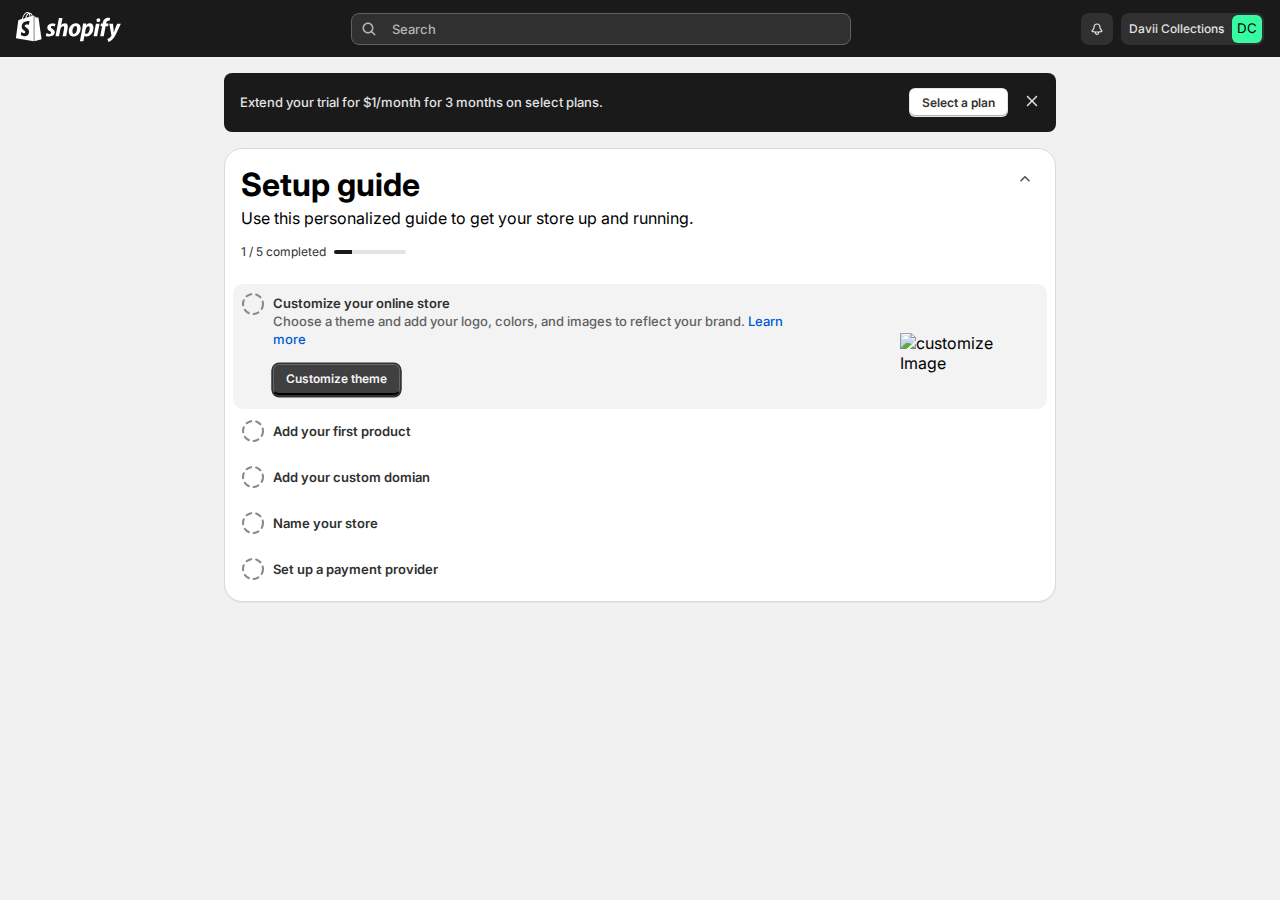
==== commit 5ad91208: "did the accordion" ====
--- a/index.html
+++ b/index.html
@@ -141,101 +141,121 @@
                               </svg>
                         </div>
                     </div>
-                    <button class="step_1_open"><svg xmlns="http://www.w3.org/2000/svg" width="20" height="20" viewBox="0 0 20 20" fill="none">
-                            <path fill-rule="evenodd" clip-rule="evenodd" d="M5.71967 8.46967C6.01256 8.17678 6.48744 8.17678 6.78033 8.46967L10.25 11.9393L13.7197 8.46967C14.0126 8.17678 14.4874 8.17678 14.7803 8.46967C15.0732 8.76256 15.0732 9.23744 14.7803 9.53033L10.7803 13.5303C10.4874 13.8232 10.0126 13.8232 9.71967 13.5303L5.71967 9.53033C5.42678 9.23744 5.42678 8.76256 5.71967 8.46967Z" fill="#4A4A4A"/>
-                          </svg>
-                    </button>
-                </div>
-                <div class="task_container">
-                    <div class="task">
-                        <div class="task_box">
-                                <div class="tick">
-                                    <svg xmlns="http://www.w3.org/2000/svg" width="24" height="24" viewBox="0 0 24 24" fill="none">
-                                        <circle cx="12" cy="12" r="10" stroke="#8A8A8A" stroke-width="2.08333" stroke-linecap="round" stroke-linejoin="round" stroke-dasharray="5 5"/>
-                                    </svg>
-                                </div>
-                                <div class="task_details">
-                                    <h1>Customize your online store</h1>
+                    <div>
+                        <button class="step_1_btn" id="down"><svg xmlns="http://www.w3.org/2000/svg" width="20" height="20" viewBox="0 0 20 20" fill="none">
+                                <path fill-rule="evenodd" clip-rule="evenodd" d="M5.71967 8.46967C6.01256 8.17678 6.48744 8.17678 6.78033 8.46967L10.25 11.9393L13.7197 8.46967C14.0126 8.17678 14.4874 8.17678 14.7803 8.46967C15.0732 8.76256 15.0732 9.23744 14.7803 9.53033L10.7803 13.5303C10.4874 13.8232 10.0126 13.8232 9.71967 13.5303L5.71967 9.53033C5.42678 9.23744 5.42678 8.76256 5.71967 8.46967Z" fill="#4A4A4A"/>
+                                </svg>
+                        </button>
+                        <button class="step_1_btn" id="up"><svg xmlns="http://www.w3.org/2000/svg" width="20" height="20" viewBox="0 0 20 20" fill="none">
+                                <path fill-rule="evenodd" clip-rule="evenodd" d="M14.5303 12.2803C14.2374 12.5732 13.7626 12.5732 13.4697 12.2803L10 8.81066L6.53033 12.2803C6.23744 12.5732 5.76256 12.5732 5.46967 12.2803C5.17678 11.9874 5.17678 11.5126 5.46967 11.2197L9.46967 7.21967C9.76256 6.92678 10.2374 6.92678 10.5303 7.21967L14.5303 11.2197C14.8232 11.5126 14.8232 11.9874 14.5303 12.2803Z" fill="#4A4A4A"/>
+                                </svg>
+                        </button>
+                    </div>
+                </div>
+                <div class="task_container" id="task_div">
+                    <div class="task active">
+                        <div class="tick">
+                            <svg xmlns="http://www.w3.org/2000/svg" width="24" height="24" viewBox="0 0 24 24" fill="none">
+                                <circle cx="12" cy="12" r="10" stroke="#8A8A8A" stroke-width="2.08333" stroke-linecap="round" stroke-linejoin="round" stroke-dasharray="5 5"/>
+                            </svg>
+                        </div>
+                        <div class="task_details">
+                            <h1><button class="task_box_btn">Customize your online store</button></h1>
+                            <div class="task_details_body open">
+                                <div>
                                     <p>Choose a theme and add your logo, colors, and images to reflect your brand. <a href="https://www.figma.com/exit?url=https%3A%2F%2Fhelp.shopify.com%2Fmanual%2Fonline-store%2Fthemes%2Fcustomizing-themes">Learn more</a></p>
                                     <button class="task_btn">Customize theme</button>
                                 </div>
-                            </div>
-                            <div class="task_img">
-                                <img src="https://crushingit.tech/hackathon-assets/customise-store.png" alt="customize Image">
-                            </div>
-                    </div>
-                    <div class="task">
-                        <div class="task_box">
-                                <div class="tick">
-                                    <svg xmlns="http://www.w3.org/2000/svg" width="24" height="24" viewBox="0 0 24 24" fill="none">
-                                        <circle cx="12" cy="12" r="10" stroke="#8A8A8A" stroke-width="2.08333" stroke-linecap="round" stroke-linejoin="round" stroke-dasharray="5 5"/>
-                                    </svg>
-                                </div>
-                                <div class="task_details">
-                                    <h1>Add your first product</h1>
+                                <div class="task_img">
+                                    <img src="https://crushingit.tech/hackathon-assets/customise-store.png" alt="customize Image">
+                                </div>
+                            </div>
+                        </div>
+                    </div>
+
+                    <div class="task">
+                        <div class="tick">
+                            <svg xmlns="http://www.w3.org/2000/svg" width="24" height="24" viewBox="0 0 24 24" fill="none">
+                                <circle cx="12" cy="12" r="10" stroke="#8A8A8A" stroke-width="2.08333" stroke-linecap="round" stroke-linejoin="round" stroke-dasharray="5 5"/>
+                            </svg>
+                        </div>
+                        <div class="task_details">
+                            <h1><button class="task_box_btn">Add your first product</button></h1>
+                            <div class="task_details_body">
+                                <div>
                                     <p>Write a description, add photos, and set pricing for the products you plan to sell. <a href="https://www.figma.com/exit?url=https%3A%2F%2Fhelp.shopify.com%2Fmanual%2Fonline-store%2Fthemes%2Fcustomizing-themes">Learn more</a></p>
                                     <div class="task_btn_box">
                                         <button class="task_btn">Add product</button>
                                         <button class="task_btn2">Import product</button>
                                     </div>
                                 </div>
-                            </div>
-                            <div class="task_img">
-                                <img src="https://crushingit.tech/hackathon-assets/product.png" alt="Product Image">
-                            </div>
-                    </div>
-
-                    <div class="task">
-                        <div class="task_box">
-                                <div class="tick">
-                                    <svg xmlns="http://www.w3.org/2000/svg" width="24" height="24" viewBox="0 0 24 24" fill="none">
-                                        <circle cx="12" cy="12" r="10" stroke="#8A8A8A" stroke-width="2.08333" stroke-linecap="round" stroke-linejoin="round" stroke-dasharray="5 5"/>
-                                    </svg>
-                                </div>
-                                <div class="task_details">
-                                    <h1>Add your custom domian</h1>
+                                <div class="task_img">
+                                    <img src="https://crushingit.tech/hackathon-assets/product.png" alt="Product Image">
+                                </div>
+                            </div>
+                        </div>
+                    </div>
+
+                    <div class="task">
+                        <div class="tick">
+                            <svg xmlns="http://www.w3.org/2000/svg" width="24" height="24" viewBox="0 0 24 24" fill="none">
+                                <circle cx="12" cy="12" r="10" stroke="#8A8A8A" stroke-width="2.08333" stroke-linecap="round" stroke-linejoin="round" stroke-dasharray="5 5"/>
+                            </svg>
+                        </div>
+                        <div class="task_details">
+                            <h1><button class="task_box_btn">Add your custom domian</button></h1>
+                            <div class="task_details_body">
+                                <div>
                                     <p>Your current domain is 222219.myshopify.com but you can add a custom domain to help customers find your online store. <a href="https://www.figma.com/exit?url=https%3A%2F%2Fhelp.shopify.com%2Fmanual%2Fonline-store%2Fthemes%2Fcustomizing-themes">Learn more</a></p>
                                     <button class="task_btn">Add Domain</button>
                                 </div>
-                            </div>
-                            <div class="task_img">
-                                <img src="https://crushingit.tech/hackathon-assets/website.png" alt="Domain Image">
-                            </div>
-                    </div>
-                    <div class="task">
-                        <div class="task_box">
-                                <div class="tick">
-                                    <svg xmlns="http://www.w3.org/2000/svg" width="24" height="24" viewBox="0 0 24 24" fill="none">
-                                        <circle cx="12" cy="12" r="10" stroke="#8A8A8A" stroke-width="2.08333" stroke-linecap="round" stroke-linejoin="round" stroke-dasharray="5 5"/>
-                                    </svg>
-                                </div>
-                                <div class="task_details">
-                                    <h1>Name your store</h1>
+                                <div class="task_img">
+                                    <img src="https://crushingit.tech/hackathon-assets/website.png" alt="Domain Image">
+                                </div>
+                            </div>
+                        </div>
+                    </div>
+
+                    <div class="task">
+                        <div class="tick">
+                            <svg xmlns="http://www.w3.org/2000/svg" width="24" height="24" viewBox="0 0 24 24" fill="none">
+                                <circle cx="12" cy="12" r="10" stroke="#8A8A8A" stroke-width="2.08333" stroke-linecap="round" stroke-linejoin="round" stroke-dasharray="5 5"/>
+                            </svg>
+                        </div>
+                        <div class="task_details">
+                            <h1><button class="task_box_btn">Name your store</button></h1>
+                            <div class="task_details_body">
+                                <div>
                                     <p>Your temporary store name is currently Davii collections. The store name appears in your admin and your online store. <a href="https://www.figma.com/exit?url=https%3A%2F%2Fhelp.shopify.com%2Fmanual%2Fonline-store%2Fthemes%2Fcustomizing-themes">Learn more</a></p>
                                     <button class="task_btn">Name store</button>
                                 </div>
-                            </div>
-                            <div class="task_img">
-                                <img src="https://crushingit.tech/hackathon-assets/name-store.png" alt="website Image">
-                            </div>
-                    </div>
-                    <div class="task">
-                        <div class="task_box">
-                                <div class="tick">
-                                    <svg xmlns="http://www.w3.org/2000/svg" width="24" height="24" viewBox="0 0 24 24" fill="none">
-                                        <circle cx="12" cy="12" r="10" stroke="#8A8A8A" stroke-width="2.08333" stroke-linecap="round" stroke-linejoin="round" stroke-dasharray="5 5"/>
-                                    </svg>
-                                </div>
-                                <div class="task_details">
-                                    <h1>Set up a payment provider</h1>
+                                <div class="task_img">
+                                    <img src="https://crushingit.tech/hackathon-assets/name-store.png" alt="website Image">
+                                </div>
+                            </div>
+                        </div>
+                    </div>
+
+                    <div class="task">
+                        <div class="tick">
+                            <svg xmlns="http://www.w3.org/2000/svg" width="24" height="24" viewBox="0 0 24 24" fill="none">
+                                <circle cx="12" cy="12" r="10" stroke="#8A8A8A" stroke-width="2.08333" stroke-linecap="round" stroke-linejoin="round" stroke-dasharray="5 5"/>
+                            </svg>
+                        </div>
+                        <div class="task_details">
+                            <h1><button class="task_box_btn">Set up a payment provider</button></h1>
+                            <div class="task_details_body">
+                                <div>
                                     <p>Choose a payment provider to start accepting payments. You&#39;ll need to create an account with the payment provider and set it up with your Shopify store. <a href="https://www.figma.com/exit?url=https%3A%2F%2Fhelp.shopify.com%2Fmanual%2Fonline-store%2Fthemes%2Fcustomizing-themes">Learn more</a></p>
                                     <button class="task_btn">Set up payment</button>
                                 </div>
-                            </div>
-                            <div class="task_img">
-                                <img src="https://crushingit.tech/hackathon-assets/payment.png" alt="payment Image">
-                            </div>
-                    </div>
+                                 <div class="task_img">
+                                    <img src="https://crushingit.tech/hackathon-assets/payment.png" alt="payment Image">
+                                </div>
+                            </div>
+                        </div>
+                    </div>
+
                 </div>    
             </section>
         </article>
--- a/app.css
+++ b/app.css
@@ -270,21 +270,25 @@
     border-radius: 4px;
 }
 
-.step_1_open {
+.step_1_btn {
     padding: 0.25rem;
     border-radius: 0.375rem;
     border: none;
     background: #FFF;
 }
 
-.step_1_open:hover {
+.step_1_btn:hover {
     background: #F1F1F1;
 }
 
-.step_1_open:focus {
+.step_1_btn:focus {
     border: 2px solid #005BD3;
 }
 
+#down {
+    display: none;
+}
+
 .task_container {
     display: flex;
     flex-direction: column;
@@ -295,44 +299,72 @@
     display: flex;
     padding: 0.5rem 0.5rem 0.75rem 0.5rem;
     align-items: center;
+    gap: 0.5rem; 
+    align-self: stretch;
+    border-radius: 0.625rem;
+    background: #FFF; /*#F3F3F3 */
+}
+
+.task_box {
+    display: flex;
+    align-items: flex-start;
+    gap: 0.5rem;
+    flex: 1 0 0;
+}
+
+.tick {
+    display: flex;
+    align-items: flex-start;
+    align-self: stretch;
+}
+
+.task_details {
+    display: flex;
+    padding: 0.125rem 0rem;
+    flex-direction: column;
+    align-items: flex-start;
+    justify-content: flex-start;
+    flex: 1 0 0;
+}
+
+.task_details h1 {
+    width: 100%;
+    display: flex;
+    align-items: center;
+    justify-content: flex-start;
+    align-self: stretch;
+}
+
+.task_details h1 button {
+    color: #303030;
+    font-family: 'Inter', sans-serif;
+    font-size: 0.8125rem;
+    font-weight: 600;
+    line-height: 140%;
+    border: none;
+    background: transparent;
+    width: 100%;
+    text-align: left;
+}
+
+.task_details_body{
+    display: none;
+    /* display: flex; */
+    justify-content: space-between;
     gap: 6rem;
-    justify-content: space-between;
-    align-self: stretch;
-    border-radius: 0.625rem;
-    background: #F3F3F3;
-}
-
-.task_box {
-    display: flex;
-    align-items: flex-start;
-    gap: 0.5rem;
-    flex: 1 0 0;
-}
-
-.tick {
-    display: flex;
-    align-items: flex-start;
-    align-self: stretch;
-}
-
-.task_details {
-    display: flex;
-    padding: 0.125rem 0rem;
-    flex-direction: column;
-    align-items: flex-start;
-    gap: 1rem;
-    flex: 1 0 0;
-}
-
-.task_details h1 {
-    color: #303030;
-    font-family: 'Inter', sans-serif;
-    font-size: 0.8125rem;
-    font-weight: 600;
-    line-height: 140%;
-}
-
-.task_details p {
+    align-items: center;
+    align-self: stretch;
+}
+
+.task_details_body div:first-child {
+     display: flex;
+     flex-direction: column;
+     gap: 1rem;
+     justify-content: flex-start;
+     align-items: flex-start;
+}
+
+.task_details_body div:first-child p {
     color: #616161;
     font-family: 'Inter', sans-serif;
     font-size: 0.8125rem;
@@ -340,10 +372,12 @@
     line-height: 140%;
 }
 
-.task_details p a {
+.task_details_body div:first-child p a{
     text-decoration: none;
     color: #005BD3
 }
+
+
 
 .task_btn {
     display: flex;
@@ -402,6 +436,13 @@
     background: #FFF;
 }
 
+.task.active {
+    background-color: #F3F3F3; /* Choose your desired background color */
+}
+
+.task_details_body.open {
+    display: flex; /* Show task details when the 'open' class is present */
+}
 
 .menu{
     display: flex;
@@ -510,7 +551,7 @@
 }
 
 hr {
-    width: 20rem;
+    width: 100%;
     height: 0.04688rem;
     background: #E1E1E1;
 }
@@ -609,7 +650,7 @@
 } 
 
 .alert_container {
-    display: inline-flex;
+    display: flex;
     padding: 1rem;
     flex-direction: column;
     align-items: flex-start;
@@ -715,6 +756,10 @@
         display: none;
     }
 
+    .task_details {
+        gap: 1rem;
+    }
+
     .task_details p {
         padding-right: 2rem;
     }
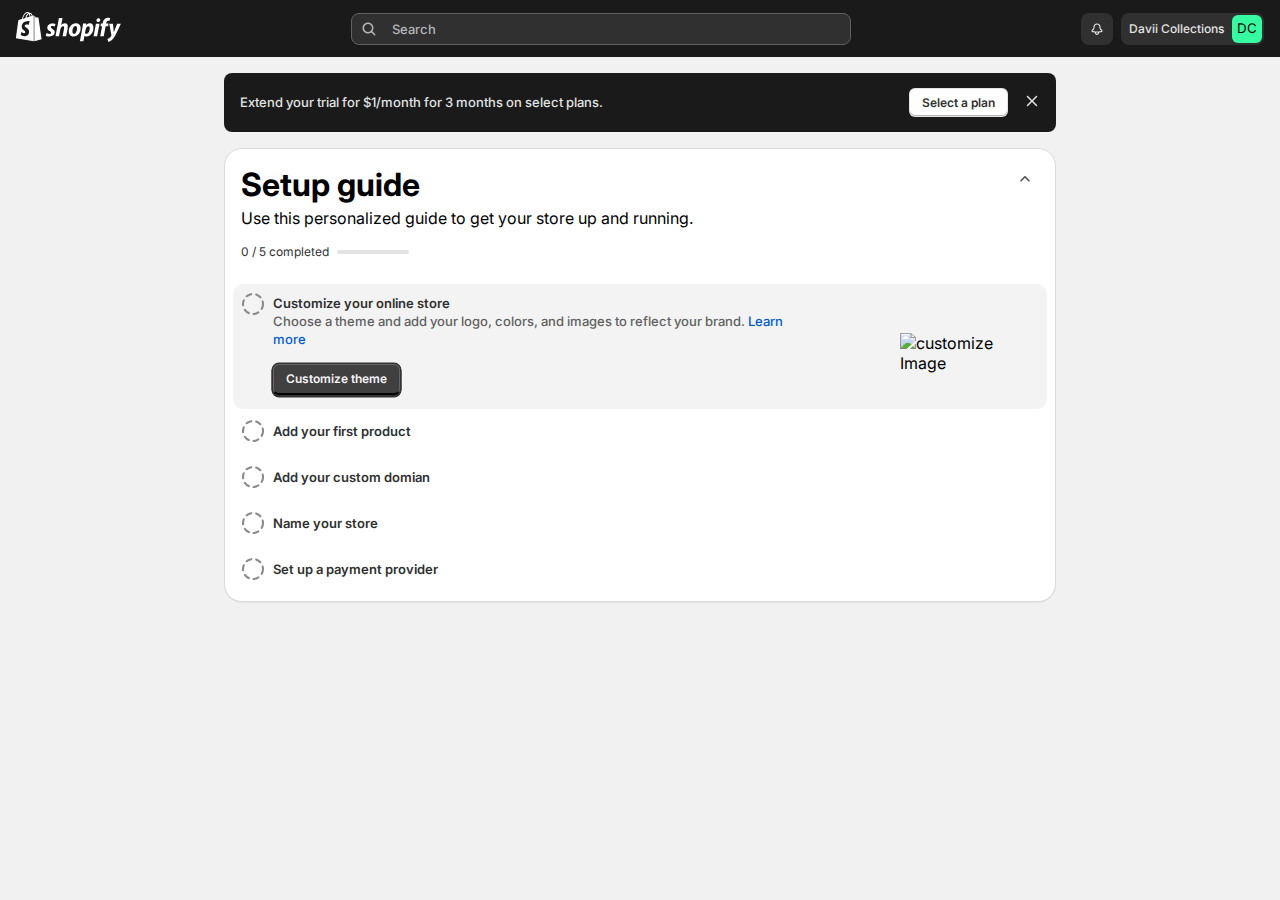
==== commit e74c8fe4: "done with it" ====
--- a/index.html
+++ b/index.html
@@ -3,6 +3,7 @@
   <head>
     <meta charset="UTF-8" />
     <meta name="viewport" content="width=device-width, initial-scale=1.0" />
+    <link rel="icon" type="image/x-icon" href="https://crushingit.tech/hackathon-assets/shopify-icon.svg">
     <title>Shopify Admin</title>
     <link rel="preconnect" href="https://fonts.googleapis.com" />
     <link rel="preconnect" href="https://fonts.gstatic.com" crossorigin />
@@ -13,7 +14,7 @@
     <header>
         <nav class="navbar">
             <button class="logo">
-                <svg xmlns="http://www.w3.org/2000/svg" width="105" height="30" viewBox="0 0 105 30" fill="none">
+                <a href="https://www.shopify.com/"><svg xmlns="http://www.w3.org/2000/svg" width="105" height="30" viewBox="0 0 105 30" fill="none">
                     <path d="M36.2166 16.6517C35.3235 16.1564 34.8535 15.7555 34.8535 15.1895C34.8535 14.4584 35.4881 14.0103 36.4987 14.0103C37.6738 14.0103 38.7079 14.5056 38.7079 14.5056L39.5305 11.9821C39.5305 11.9821 38.7784 11.3925 36.5457 11.3925C33.4433 11.3925 31.2811 13.1849 31.2811 15.6847C31.2811 17.0998 32.2917 18.1846 33.6313 18.9629C34.7125 19.5761 35.0885 20.0241 35.0885 20.6609C35.0885 21.3448 34.5479 21.8873 33.5373 21.8873C32.0332 21.8873 30.623 21.109 30.623 21.109L29.7534 23.6325C29.7534 23.6325 31.0696 24.505 33.2553 24.505C36.4517 24.505 38.7314 22.9249 38.7314 20.0949C38.7784 18.5384 37.6033 17.4535 36.2166 16.6517Z" fill="white"/>
                     <path d="M48.9549 11.3453C47.3803 11.3453 46.1581 12.1 45.1945 13.232L45.1475 13.2084L46.5107 6.039H42.9383L39.4834 24.2692H43.0323L44.2074 18.0431C44.6775 15.6847 45.8761 14.2461 47.0042 14.2461C47.8033 14.2461 48.1088 14.7886 48.1088 15.5668C48.1088 16.0621 48.0618 16.6517 47.9443 17.1469L46.6047 24.2928H50.1536L51.5402 16.9347C51.7047 16.1564 51.7988 15.2366 51.7988 14.5999C51.8458 12.5481 50.8116 11.3453 48.9549 11.3453Z" fill="white"/>
                     <path d="M59.884 11.3453C55.6065 11.3453 52.7627 15.2131 52.7627 19.5289C52.7627 22.2882 54.4549 24.5286 57.6512 24.5286C61.8582 24.5286 64.6785 20.7552 64.6785 16.3451C64.702 13.7745 63.2214 11.3453 59.884 11.3453ZM58.1448 21.7693C56.9227 21.7693 56.4291 20.7316 56.4291 19.4345C56.4291 17.3828 57.4867 14.0575 59.4139 14.0575C60.6831 14.0575 61.0826 15.1423 61.0826 16.2036C61.0826 18.4204 60.025 21.7693 58.1448 21.7693Z" fill="white"/>
@@ -24,13 +25,13 @@
                     <path d="M101.131 11.6284C101.131 11.6284 98.8982 17.2413 97.9111 20.3072H97.8641C97.7936 19.3166 96.9945 11.6284 96.9945 11.6284H93.2576L95.3963 23.2315C95.4433 23.491 95.4198 23.656 95.3258 23.8211C94.9028 24.623 94.2212 25.4012 93.3986 25.9672C92.7405 26.4625 91.9884 26.7691 91.4009 26.9813L92.388 30.0001C93.1166 29.835 94.5972 29.2454 95.8664 28.0662C97.4881 26.5332 98.9922 24.1985 100.52 20.9911L104.868 11.6284H101.131Z" fill="white"/>
                     <path d="M17.5094 3.42124C17.5094 3.42124 17.1804 3.51558 16.6398 3.68066C16.5458 3.37407 16.4048 3.02032 16.2168 2.64298C15.6057 1.46379 14.6891 0.827035 13.608 0.827035C13.5375 0.827035 13.467 0.827035 13.373 0.850619C13.3495 0.803451 13.3025 0.779868 13.279 0.7327C12.8089 0.213859 12.1978 -0.0219779 11.4693 0.00160577C10.0591 0.0487732 8.64896 1.06287 7.52083 2.87882C6.72174 4.15234 6.11068 5.75603 5.94616 7.00596C4.32448 7.50122 3.19635 7.85498 3.17285 7.87856C2.35026 8.13798 2.32676 8.16156 2.23275 8.93983C2.16224 9.52942 0 26.1323 0 26.1323L17.768 29.2218V3.39766C17.6269 3.39766 17.5564 3.42124 17.5094 3.42124ZM13.3965 4.69476C12.4564 4.97776 11.4223 5.30794 10.4116 5.61452C10.6937 4.50609 11.2577 3.39766 11.9158 2.66656C12.1743 2.40714 12.5269 2.10055 12.9264 1.91188C13.326 2.7609 13.42 3.9165 13.3965 4.69476ZM11.4693 0.968537C11.7983 0.968537 12.0803 1.03929 12.3154 1.18079C11.9393 1.36946 11.5633 1.67605 11.2107 2.0298C10.3176 2.99673 9.63606 4.50609 9.35403 5.9447C8.50794 6.20412 7.66185 6.46354 6.88626 6.69937C7.40332 4.43534 9.30703 1.0157 11.4693 0.968537ZM8.74297 13.9396C8.83698 15.4489 12.8089 15.7791 13.0439 19.3402C13.2085 22.1467 11.5633 24.057 9.18952 24.1985C6.3222 24.3871 4.74752 22.6891 4.74752 22.6891L5.35859 20.0949C5.35859 20.0949 6.93327 21.2977 8.20241 21.2033C9.025 21.1562 9.33053 20.4722 9.30703 20.0006C9.18952 18.0195 5.94616 18.1375 5.73463 14.8829C5.54661 12.1472 7.33281 9.38791 11.2812 9.12849C12.8089 9.03416 13.5845 9.4115 13.5845 9.4115L12.6914 12.8075C12.6914 12.8075 11.6808 12.3359 10.4822 12.4302C8.74297 12.5481 8.71946 13.6566 8.74297 13.9396ZM14.3366 4.41176C14.3366 3.70425 14.2426 2.69015 13.9135 1.84113C14.9947 2.05339 15.5117 3.25616 15.7467 3.98725C15.3237 4.10517 14.8536 4.24667 14.3366 4.41176Z" fill="white"/>
                     <path d="M18.3081 29.1747L25.6879 27.3352C25.6879 27.3352 22.5151 5.80326 22.4916 5.66176C22.4681 5.52025 22.3506 5.42592 22.233 5.42592C22.1155 5.42592 20.0473 5.37875 20.0473 5.37875C20.0473 5.37875 18.7782 4.1524 18.3081 3.68073V29.1747Z" fill="white"/>
-                </svg>
+                </svg></a>
             </button>
             <button class="logom">
-                <svg xmlns="http://www.w3.org/2000/svg" width="32" height="32" viewBox="0 0 32 32" fill="none">
+                <a href="https://www.shopify.com/"><svg xmlns="http://www.w3.org/2000/svg" width="32" height="32" viewBox="0 0 32 32" fill="none">
                     <path d="M21.2105 3.80404C21.2105 3.80404 20.8505 3.90685 20.259 4.08677C20.1561 3.75263 20.0018 3.36709 19.7961 2.95584C19.1274 1.6707 18.1245 0.976727 16.9415 0.976727C16.8644 0.976727 16.7872 0.976727 16.6843 1.00243C16.6586 0.951024 16.6072 0.925321 16.5815 0.873916C16.0671 0.308454 15.3985 0.0514257 14.6013 0.0771285C13.0583 0.128534 11.5152 1.23375 10.2808 3.21287C9.40646 4.60082 8.73782 6.34861 8.55781 7.71086C6.78334 8.25062 5.54893 8.63616 5.52321 8.66187C4.62312 8.9446 4.59741 8.9703 4.49454 9.81849C4.34024 10.4611 2 28.5815 2 28.5815L21.442 31.9486V3.75263C21.3391 3.77833 21.2619 3.77833 21.2105 3.80404ZM16.7101 5.19199C15.6814 5.50042 14.5498 5.86026 13.444 6.1944C13.7526 4.98637 14.3698 3.77833 15.0899 2.98155C15.3728 2.69882 15.7585 2.36468 16.1957 2.15906C16.6329 3.08436 16.7358 4.34379 16.7101 5.19199ZM14.627 1.10524C14.987 1.10524 15.2956 1.18235 15.5528 1.33657C15.1413 1.54219 14.7299 1.87633 14.3441 2.26187C13.3669 3.31568 12.6211 4.96066 12.3125 6.52853C11.3867 6.81126 10.4609 7.094 9.6122 7.35102C10.1523 4.90926 12.2353 1.18235 14.627 1.10524ZM11.6181 15.2418C11.721 16.8868 16.0671 17.2466 16.3243 21.1277C16.5043 24.1864 14.7041 26.2683 12.1067 26.4225C8.96928 26.6281 7.24625 24.7775 7.24625 24.7775L7.91488 21.9502C7.91488 21.9502 9.63792 23.2611 11.0266 23.1583C11.9267 23.1068 12.261 22.3615 12.2353 21.8474C12.1067 19.6884 8.55781 19.8169 8.32635 16.2699C8.12062 13.3141 10.0751 10.3068 14.3955 10.0241C16.0671 9.9213 16.9158 10.3326 16.9158 10.3326L15.9386 14.0338C15.9386 14.0338 14.8327 13.5197 13.5212 13.6225C11.6181 13.751 11.5924 14.9591 11.6181 15.2418ZM17.7387 4.88355C17.7387 4.11247 17.6359 3.00725 17.2758 2.08195C18.4588 2.31327 19.0246 3.62412 19.2817 4.4209C18.8188 4.54942 18.3045 4.70363 17.7387 4.88355Z" fill="white"/>
                     <path d="M22.085 31.8458L30.1601 29.841C30.1601 29.841 26.6883 6.37429 26.6626 6.22007C26.6369 6.06585 26.5083 5.96304 26.3797 5.96304C26.2511 5.96304 23.988 5.91164 23.988 5.91164C23.988 5.91164 22.5993 4.57509 22.085 4.06104V31.8458Z" fill="white"/>
-                </svg>
+                </svg></a>
             </button>
             <div class="searchdiv">
                 <input type="text" placeholder="Search" class="searchbar">
@@ -82,20 +83,21 @@
                                 <path d="M13.3332 4L5.99984 11.3333L2.6665 8" stroke="#303030" stroke-width="1.33333" stroke-linecap="round" stroke-linejoin="round"/>
                               </svg>
                         </div>
+                        <a class="store" href="https://accounts.shopify.com/lookup?rid=ecbd6c1f-2603-471f-9fd0-1b7725748531">
                         <button class="menu_1_sub_2"> 
                             <div><svg xmlns="http://www.w3.org/2000/svg" width="20" height="20" viewBox="0 0 20 20" fill="none">
                                 <path fill-rule="evenodd" clip-rule="evenodd" d="M13.257 3H6.74302C6.35944 3 5.9971 3.17611 5.76012 3.47772L3.37394 6.51468C3.13169 6.823 3 7.20375 3 7.59586V8.25C3 9.31867 3.60958 10.245 4.5 10.7001V15.25C4.5 16.2165 5.2835 17 6.25 17H13.75C14.7165 17 15.5 16.2165 15.5 15.25V10.7001C16.3904 10.245 17 9.31867 17 8.25V7.76879C17 7.26465 16.8307 6.77511 16.5192 6.3787L14.2399 3.47772C14.0029 3.17611 13.6406 3 13.257 3ZM13 15.5H13.75C13.8881 15.5 14 15.3881 14 15.25V11C13.212 11 12.5014 10.6686 12 10.1375C11.4986 10.6686 10.788 11 10 11C9.21199 11 8.50138 10.6686 8 10.1375C7.49862 10.6686 6.78801 11 6 11V15.25C6 15.3881 6.11193 15.5 6.25 15.5H10V13C10 12.4477 10.4477 12 11 12H12C12.5523 12 13 12.4477 13 13V15.5ZM6 9.5H5.75C5.05964 9.5 4.5 8.94036 4.5 8.25V7.59586C4.5 7.53985 4.51881 7.48545 4.55342 7.44141L6.86453 4.5H13.1355L15.3397 7.30543C15.4436 7.43757 15.5 7.60075 15.5 7.76879V8.25C15.5 8.94036 14.9404 9.5 14.25 9.5H14C13.3096 9.5 12.75 8.94036 12.75 8.25V7.75C12.75 7.33579 12.4142 7 12 7C11.5858 7 11.25 7.33579 11.25 7.75V8.25C11.25 8.94036 10.6904 9.5 10 9.5C9.30964 9.5 8.75 8.94036 8.75 8.25V7.75C8.75 7.33579 8.41421 7 8 7C7.58579 7 7.25 7.33579 7.25 7.75V8.25C7.25 8.94036 6.69036 9.5 6 9.5Z" fill="#303030"/>
                               </svg></div>
                             <p>All stores</p>
-                        </button>
+                        </button></a>
                     </div>
                     <hr>
                     <ul class="menu_2">
-                        <li><button>Help Center</button></li>
-                        <li><button>Changelog</button></li>
-                        <li><button>Community forums</button></li>
-                        <li><button>Hire a Shopify Partner</button></li>
-                        <li><button>Keyboard shortcuts</button></li>
+                        <li><a href="https://accounts.shopify.com/lookup?rid=ecbd6c1f-2603-471f-9fd0-1b7725748531"></a><button>Help Center</button></a></li>
+                        <li><a href="https://accounts.shopify.com/lookup?rid=ecbd6c1f-2603-471f-9fd0-1b7725748531"><button>Changelog</button></a></li>
+                        <li><a href="https://accounts.shopify.com/lookup?rid=ecbd6c1f-2603-471f-9fd0-1b7725748531"><button>Community forums</button></a></li>
+                        <li><a href="https://accounts.shopify.com/lookup?rid=ecbd6c1f-2603-471f-9fd0-1b7725748531"><button>Hire a Shopify Partner</button></a></li>
+                        <li><a href="https://accounts.shopify.com/lookup?rid=ecbd6c1f-2603-471f-9fd0-1b7725748531"><button>Keyboard shortcuts</button></a></li>
                     </ul>
                     <hr>
                     <div class="menu_3">
@@ -103,8 +105,8 @@
                             <h1>David Micheal</h1>
                             <p>davidmicheal@gmail.com</p>
                         </div>
-                        <button>Manage account</button>
-                        <button>Log out</button>
+                        <button><a href="https://accounts.shopify.com/lookup?rid=ecbd6c1f-2603-471f-9fd0-1b7725748531">Manage account</a></button>
+                        <button><a href="https://accounts.shopify.com/lookup?rid=ecbd6c1f-2603-471f-9fd0-1b7725748531">Log out</a></button>
                     </div>
                 </div>
             </div>
@@ -120,7 +122,7 @@
                     </svg></button>
                 </div>
                 <div>
-                    <button class="plan">Select a plan</button>
+                    <a href="https://www.shopify.com/pricing"><button class="plan">Select a plan</button></a>
                     <button class="close_plan desktop_close"><svg xmlns="http://www.w3.org/2000/svg" width="20" height="20" viewBox="0 0 20 20" fill="none">
                         <path d="M13.9697 15.0303C14.2626 15.3232 14.7374 15.3232 15.0303 15.0303C15.3232 14.7374 15.3232 14.2626 15.0303 13.9697L11.0607 10L15.0303 6.03033C15.3232 5.73744 15.3232 5.26256 15.0303 4.96967C14.7374 4.67678 14.2626 4.67678 13.9697 4.96967L10 8.93934L6.03033 4.96967C5.73744 4.67678 5.26256 4.67678 4.96967 4.96967C4.67678 5.26256 4.67678 5.73744 4.96967 6.03033L8.93934 10L4.96967 13.9697C4.67678 14.2626 4.67678 14.7374 4.96967 15.0303C5.26256 15.3232 5.73744 15.3232 6.03033 15.0303L10 11.0607L13.9697 15.0303Z" fill="#E3E3E3"/>
                       </svg></button>
@@ -134,11 +136,10 @@
                             <p>Use this personalized guide to get your store up and running.</p>
                         </div>
                         <div class="step_progress"> 
-                            <p>1 / 5 completed</p>
-                            <svg xmlns="http://www.w3.org/2000/svg" width="72" height="4" viewBox="0 0 72 4" fill="none">
-                                <rect width="72" height="4" rx="2" fill="#E3E3E3"/>
-                                <rect width="18" height="4" fill="#1A1A1A"/>
-                              </svg>
+                            <p><span class="amt_clicked">0</span> / 5 completed</p>
+                            <div class="progress_bar">
+                                <div class="progress_bar_completed"></div>
+                            </div>
                         </div>
                     </div>
                     <div>
@@ -155,9 +156,24 @@
                 <div class="task_container" id="task_div">
                     <div class="task active">
                         <div class="tick">
-                            <svg xmlns="http://www.w3.org/2000/svg" width="24" height="24" viewBox="0 0 24 24" fill="none">
-                                <circle cx="12" cy="12" r="10" stroke="#8A8A8A" stroke-width="2.08333" stroke-linecap="round" stroke-linejoin="round" stroke-dasharray="5 5"/>
-                            </svg>
+                            <button class="tick_btn">
+                                <svg class="circle" xmlns="http://www.w3.org/2000/svg" width="24" height="24" viewBox="0 0 24 24" fill="none">
+                                    <circle cx="12" cy="12" r="10" stroke="#8A8A8A" stroke-width="2.08333" stroke-linecap="round" stroke-linejoin="round" stroke-dasharray="5 5"/>
+                                </svg>
+
+                                <svg class="load" xmlns="http://www.w3.org/2000/svg" width="24" height="24" viewBox="0 0 28 28" fill="none">
+                                    <path
+                                        d="M26 14C26 16.3734 25.2962 18.6935 23.9776 20.6668C22.6591 22.6402 20.7849 24.1783 18.5922 25.0866C16.3995 25.9948 13.9867 26.2324 11.6589 25.7694C9.33114 25.3064 7.19295 24.1635 5.51472 22.4853C3.83649 20.8071 2.6936 18.6689 2.23058 16.3411C1.76755 14.0133 2.00519 11.6005 2.91345 9.4078C3.8217 7.21509 5.35977 5.34094 7.33316 4.02236C9.30655 2.70379 11.6266 2 14 2"
+                                        stroke="#616161" stroke-width="2.5" stroke-linecap="round" stroke-linejoin="round" />
+                                </svg>
+                            
+                                <svg class="ticked" width="24" height="24" viewBox="0 0 24 24" fill="none" xmlns="http://www.w3.org/2000/svg">
+                                    <circle cx="12" cy="12" r="10" fill="#303030"></circle>
+                                    <path
+                                        d="M17.2738 8.52629C17.6643 8.91682 17.6643 9.54998 17.2738 9.94051L11.4405 15.7738C11.05 16.1644 10.4168 16.1644 10.0263 15.7738L7.3596 13.1072C6.96908 12.7166 6.96908 12.0835 7.3596 11.693C7.75013 11.3024 8.38329 11.3024 8.77382 11.693L10.7334 13.6525L15.8596 8.52629C16.2501 8.13577 16.8833 8.13577 17.2738 8.52629Z"
+                                        fill="#fff"></path>
+                                </svg>
+                            </button>
                         </div>
                         <div class="task_details">
                             <h1><button class="task_box_btn">Customize your online store</button></h1>
@@ -175,9 +191,28 @@
 
                     <div class="task">
                         <div class="tick">
-                            <svg xmlns="http://www.w3.org/2000/svg" width="24" height="24" viewBox="0 0 24 24" fill="none">
-                                <circle cx="12" cy="12" r="10" stroke="#8A8A8A" stroke-width="2.08333" stroke-linecap="round" stroke-linejoin="round" stroke-dasharray="5 5"/>
-                            </svg>
+                            <button class="tick_btn">
+                                <svg class="circle" xmlns="http://www.w3.org/2000/svg" width="24" height="24" viewBox="0 0 24 24" fill="none">
+                                    <circle cx="12" cy="12" r="10" stroke="#8A8A8A" stroke-width="2.08333" stroke-linecap="round" stroke-linejoin="round" stroke-dasharray="5 5"/>
+                                </svg>
+
+                                <svg class="hover" xmlns="http://www.w3.org/2000/svg" width="24" height="24" viewBox="0 0 24 24" fill="none">
+                                    <circle cx="12" cy="12" r="10" stroke="#8A8A8A" stroke-width="2.08333" stroke-linecap="round" stroke-linejoin="round"/>
+                                </svg>
+
+                                <svg class="load" xmlns="http://www.w3.org/2000/svg" width="24" height="24" viewBox="0 0 28 28" fill="none">
+                                    <path
+                                        d="M26 14C26 16.3734 25.2962 18.6935 23.9776 20.6668C22.6591 22.6402 20.7849 24.1783 18.5922 25.0866C16.3995 25.9948 13.9867 26.2324 11.6589 25.7694C9.33114 25.3064 7.19295 24.1635 5.51472 22.4853C3.83649 20.8071 2.6936 18.6689 2.23058 16.3411C1.76755 14.0133 2.00519 11.6005 2.91345 9.4078C3.8217 7.21509 5.35977 5.34094 7.33316 4.02236C9.30655 2.70379 11.6266 2 14 2"
+                                        stroke="#616161" stroke-width="2.5" stroke-linecap="round" stroke-linejoin="round" />
+                                </svg>
+                            
+                                <svg class="ticked" width="24" height="24" viewBox="0 0 24 24" fill="none" xmlns="http://www.w3.org/2000/svg">
+                                    <circle cx="12" cy="12" r="10" fill="#303030"></circle>
+                                    <path
+                                        d="M17.2738 8.52629C17.6643 8.91682 17.6643 9.54998 17.2738 9.94051L11.4405 15.7738C11.05 16.1644 10.4168 16.1644 10.0263 15.7738L7.3596 13.1072C6.96908 12.7166 6.96908 12.0835 7.3596 11.693C7.75013 11.3024 8.38329 11.3024 8.77382 11.693L10.7334 13.6525L15.8596 8.52629C16.2501 8.13577 16.8833 8.13577 17.2738 8.52629Z"
+                                        fill="#fff"></path>
+                                </svg>
+                            </button>
                         </div>
                         <div class="task_details">
                             <h1><button class="task_box_btn">Add your first product</button></h1>
@@ -198,9 +233,28 @@
 
                     <div class="task">
                         <div class="tick">
-                            <svg xmlns="http://www.w3.org/2000/svg" width="24" height="24" viewBox="0 0 24 24" fill="none">
-                                <circle cx="12" cy="12" r="10" stroke="#8A8A8A" stroke-width="2.08333" stroke-linecap="round" stroke-linejoin="round" stroke-dasharray="5 5"/>
-                            </svg>
+                            <button class="tick_btn">
+                                <svg class="circle" xmlns="http://www.w3.org/2000/svg" width="24" height="24" viewBox="0 0 24 24" fill="none">
+                                    <circle cx="12" cy="12" r="10" stroke="#8A8A8A" stroke-width="2.08333" stroke-linecap="round" stroke-linejoin="round" stroke-dasharray="5 5"/>
+                                </svg>
+
+                                <svg class="hover" xmlns="http://www.w3.org/2000/svg" width="24" height="24" viewBox="0 0 24 24" fill="none">
+                                    <circle cx="12" cy="12" r="10" stroke="#8A8A8A" stroke-width="2.08333" stroke-linecap="round" stroke-linejoin="round"/>
+                                </svg>
+
+                                <svg class="load" xmlns="http://www.w3.org/2000/svg" width="24" height="24" viewBox="0 0 28 28" fill="none">
+                                    <path
+                                        d="M26 14C26 16.3734 25.2962 18.6935 23.9776 20.6668C22.6591 22.6402 20.7849 24.1783 18.5922 25.0866C16.3995 25.9948 13.9867 26.2324 11.6589 25.7694C9.33114 25.3064 7.19295 24.1635 5.51472 22.4853C3.83649 20.8071 2.6936 18.6689 2.23058 16.3411C1.76755 14.0133 2.00519 11.6005 2.91345 9.4078C3.8217 7.21509 5.35977 5.34094 7.33316 4.02236C9.30655 2.70379 11.6266 2 14 2"
+                                        stroke="#616161" stroke-width="2.5" stroke-linecap="round" stroke-linejoin="round" />
+                                </svg>
+                            
+                                <svg class="ticked" width="24" height="24" viewBox="0 0 24 24" fill="none" xmlns="http://www.w3.org/2000/svg">
+                                    <circle cx="12" cy="12" r="10" fill="#303030"></circle>
+                                    <path
+                                        d="M17.2738 8.52629C17.6643 8.91682 17.6643 9.54998 17.2738 9.94051L11.4405 15.7738C11.05 16.1644 10.4168 16.1644 10.0263 15.7738L7.3596 13.1072C6.96908 12.7166 6.96908 12.0835 7.3596 11.693C7.75013 11.3024 8.38329 11.3024 8.77382 11.693L10.7334 13.6525L15.8596 8.52629C16.2501 8.13577 16.8833 8.13577 17.2738 8.52629Z"
+                                        fill="#fff"></path>
+                                </svg>
+                            </button>
                         </div>
                         <div class="task_details">
                             <h1><button class="task_box_btn">Add your custom domian</button></h1>
@@ -218,9 +272,28 @@
 
                     <div class="task">
                         <div class="tick">
-                            <svg xmlns="http://www.w3.org/2000/svg" width="24" height="24" viewBox="0 0 24 24" fill="none">
-                                <circle cx="12" cy="12" r="10" stroke="#8A8A8A" stroke-width="2.08333" stroke-linecap="round" stroke-linejoin="round" stroke-dasharray="5 5"/>
-                            </svg>
+                            <button class="tick_btn">
+                                <svg class="circle" xmlns="http://www.w3.org/2000/svg" width="24" height="24" viewBox="0 0 24 24" fill="none">
+                                    <circle cx="12" cy="12" r="10" stroke="#8A8A8A" stroke-width="2.08333" stroke-linecap="round" stroke-linejoin="round" stroke-dasharray="5 5"/>
+                                </svg>
+
+                                <svg class="hover" xmlns="http://www.w3.org/2000/svg" width="24" height="24" viewBox="0 0 24 24" fill="none">
+                                    <circle cx="12" cy="12" r="10" stroke="#8A8A8A" stroke-width="2.08333" stroke-linecap="round" stroke-linejoin="round"/>
+                                </svg>
+
+                                <svg class="load" xmlns="http://www.w3.org/2000/svg" width="24" height="24" viewBox="0 0 28 28" fill="none">
+                                    <path
+                                        d="M26 14C26 16.3734 25.2962 18.6935 23.9776 20.6668C22.6591 22.6402 20.7849 24.1783 18.5922 25.0866C16.3995 25.9948 13.9867 26.2324 11.6589 25.7694C9.33114 25.3064 7.19295 24.1635 5.51472 22.4853C3.83649 20.8071 2.6936 18.6689 2.23058 16.3411C1.76755 14.0133 2.00519 11.6005 2.91345 9.4078C3.8217 7.21509 5.35977 5.34094 7.33316 4.02236C9.30655 2.70379 11.6266 2 14 2"
+                                        stroke="#616161" stroke-width="2.5" stroke-linecap="round" stroke-linejoin="round" />
+                                </svg>
+                            
+                                <svg class="ticked" width="24" height="24" viewBox="0 0 24 24" fill="none" xmlns="http://www.w3.org/2000/svg">
+                                    <circle cx="12" cy="12" r="10" fill="#303030"></circle>
+                                    <path
+                                        d="M17.2738 8.52629C17.6643 8.91682 17.6643 9.54998 17.2738 9.94051L11.4405 15.7738C11.05 16.1644 10.4168 16.1644 10.0263 15.7738L7.3596 13.1072C6.96908 12.7166 6.96908 12.0835 7.3596 11.693C7.75013 11.3024 8.38329 11.3024 8.77382 11.693L10.7334 13.6525L15.8596 8.52629C16.2501 8.13577 16.8833 8.13577 17.2738 8.52629Z"
+                                        fill="#fff"></path>
+                                </svg>
+                            </button>
                         </div>
                         <div class="task_details">
                             <h1><button class="task_box_btn">Name your store</button></h1>
@@ -238,9 +311,28 @@
 
                     <div class="task">
                         <div class="tick">
-                            <svg xmlns="http://www.w3.org/2000/svg" width="24" height="24" viewBox="0 0 24 24" fill="none">
-                                <circle cx="12" cy="12" r="10" stroke="#8A8A8A" stroke-width="2.08333" stroke-linecap="round" stroke-linejoin="round" stroke-dasharray="5 5"/>
-                            </svg>
+                            <button class="tick_btn">
+                                <svg class="circle" xmlns="http://www.w3.org/2000/svg" width="24" height="24" viewBox="0 0 24 24" fill="none">
+                                    <circle cx="12" cy="12" r="10" stroke="#8A8A8A" stroke-width="2.08333" stroke-linecap="round" stroke-linejoin="round" stroke-dasharray="5 5"/>
+                                </svg>
+
+                                <svg class="hover" xmlns="http://www.w3.org/2000/svg" width="24" height="24" viewBox="0 0 24 24" fill="none">
+                                    <circle cx="12" cy="12" r="10" stroke="#8A8A8A" stroke-width="2.08333" stroke-linecap="round" stroke-linejoin="round"/>
+                                </svg>
+
+                                <svg class="load" xmlns="http://www.w3.org/2000/svg" width="24" height="24" viewBox="0 0 28 28" fill="none">
+                                    <path
+                                        d="M26 14C26 16.3734 25.2962 18.6935 23.9776 20.6668C22.6591 22.6402 20.7849 24.1783 18.5922 25.0866C16.3995 25.9948 13.9867 26.2324 11.6589 25.7694C9.33114 25.3064 7.19295 24.1635 5.51472 22.4853C3.83649 20.8071 2.6936 18.6689 2.23058 16.3411C1.76755 14.0133 2.00519 11.6005 2.91345 9.4078C3.8217 7.21509 5.35977 5.34094 7.33316 4.02236C9.30655 2.70379 11.6266 2 14 2"
+                                        stroke="#616161" stroke-width="2.5" stroke-linecap="round" stroke-linejoin="round" />
+                                </svg>
+                            
+                                <svg class="ticked" width="24" height="24" viewBox="0 0 24 24" fill="none" xmlns="http://www.w3.org/2000/svg">
+                                    <circle cx="12" cy="12" r="10" fill="#303030"></circle>
+                                    <path
+                                        d="M17.2738 8.52629C17.6643 8.91682 17.6643 9.54998 17.2738 9.94051L11.4405 15.7738C11.05 16.1644 10.4168 16.1644 10.0263 15.7738L7.3596 13.1072C6.96908 12.7166 6.96908 12.0835 7.3596 11.693C7.75013 11.3024 8.38329 11.3024 8.77382 11.693L10.7334 13.6525L15.8596 8.52629C16.2501 8.13577 16.8833 8.13577 17.2738 8.52629Z"
+                                        fill="#fff"></path>
+                                </svg>
+                            </button>
                         </div>
                         <div class="task_details">
                             <h1><button class="task_box_btn">Set up a payment provider</button></h1>
--- a/app.css
+++ b/app.css
@@ -2,6 +2,10 @@
     margin: 0;
     padding: 0;
     box-sizing: border-box;
+}
+
+a{
+    text-decoration: none;
 }
 
 body {
@@ -266,7 +270,20 @@
     line-height: 130%;
 }
 
-.step_progress svg {
+.progress_bar {
+    width: 4.5rem;
+    height: 0.28rem;
+    background: #E3E3E3;
+    display: flex;
+    justify-content: flex-start;
+    align-items: center;
+    border-radius: 4px;
+}
+
+.progress_bar_completed {
+    width: 0%;
+    height: 80%;
+    background: #1A1A1A;
     border-radius: 4px;
 }
 
@@ -317,6 +334,73 @@
     align-items: flex-start;
     align-self: stretch;
 }
+
+.tick_btn {
+    border: none;
+    background: transparent;
+}
+
+.tick_btn:hover .circle circle {
+    stroke-dasharray: none;
+}
+
+.circle {
+    display: block;
+}
+
+.hover{
+    display: none;
+}
+
+
+
+.load {
+    animation: rotate 0.125s linear infinite;
+    display: none;
+}
+
+@keyframes rotate {
+    from {
+        transform: rotate(0deg);
+    }
+
+    to {
+        transform: rotate(360deg);
+    }
+}
+
+.ticked {
+    display: none;
+}
+
+
+/* STEP BUTTON CLICKED START */
+/* Loading animation */
+.loading .circle {
+    display: none;
+}
+
+.loading .load {
+    display: block;
+}
+
+.loading .ticked {
+    display: none;
+}
+
+/* Loading finishes */
+.clicked .circle {
+    display: none;
+}
+
+.clicked .load {
+    display: none;
+}
+
+.clicked .ticked {
+    display: block;
+}
+/* STEP BUTTON CLICKED END */
 
 .task_details {
     display: flex;
@@ -523,6 +607,7 @@
     border-radius: 0.5rem;
     border: none;
     background: #FFF;
+    width: 100%;
 }
 
 .menu_1_sub_2:hover {
@@ -550,6 +635,10 @@
     line-height: 140%;
 }
 
+.store {
+    width: 100%;
+}
+
 hr {
     width: 100%;
     height: 0.04688rem;
@@ -630,6 +719,9 @@
     border-radius: 0.5rem;
     background: none;
     border: none;
+}
+
+.menu_3 button a {
     color: #303030;
     font-family: 'Inter', sans-serif;
     font-size: 0.8125rem;
